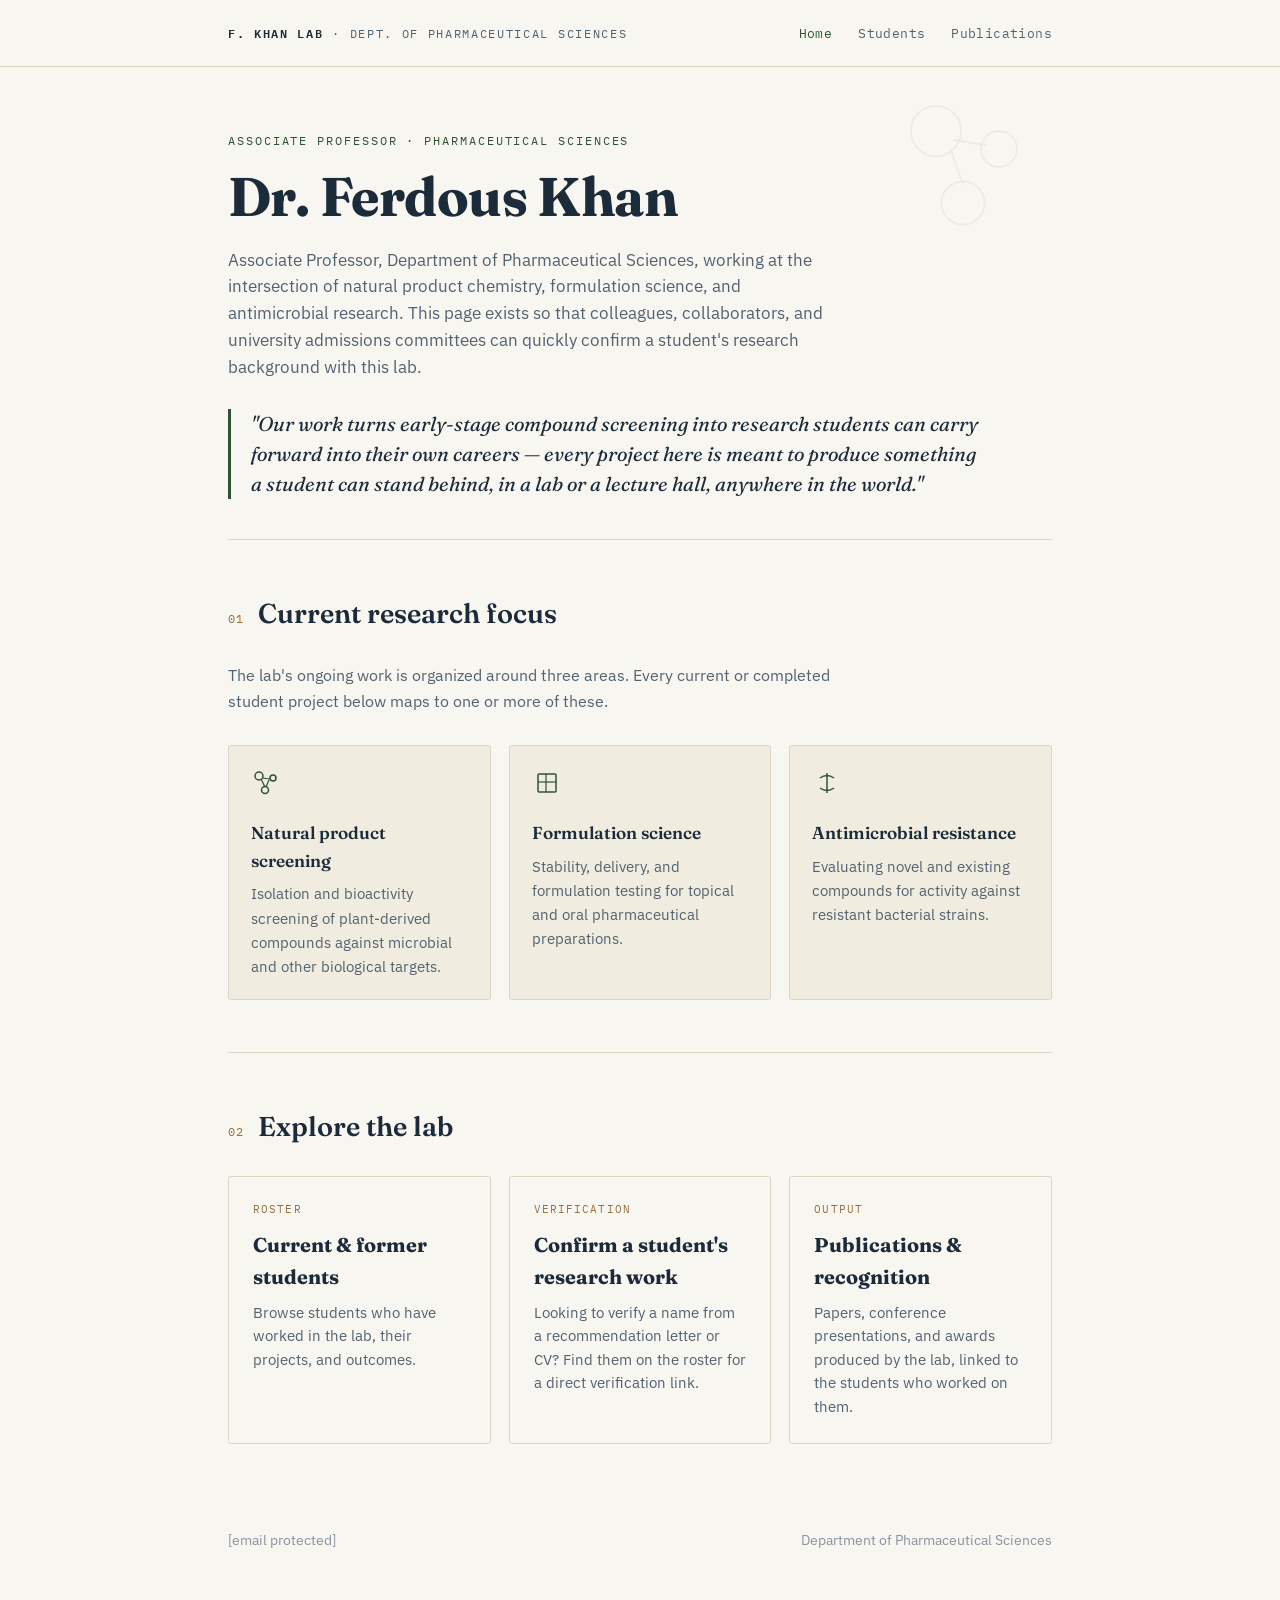
==== index.html @ f3dda499 "Initial site upload" ====
<!DOCTYPE html>
<html lang="en">
<head>
<meta charset="UTF-8">
<meta name="viewport" content="width=device-width, initial-scale=1.0">
<title>Dr. Ferdous Khan — Pharmaceutical Sciences Research Lab</title>
<meta name="description" content="Research profile of Dr. Ferdous Khan, Associate Professor, Department of Pharmaceutical Sciences — lab focus, current and former research students.">
<link rel="preconnect" href="https://fonts.googleapis.com">
<link href="https://fonts.googleapis.com/css2?family=Fraunces:ital,wght@0,400;0,600;0,700;1,400&family=IBM+Plex+Sans:wght@400;500;600&family=IBM+Plex+Mono:wght@400;500&display=swap" rel="stylesheet">
<link rel="stylesheet" href="css/style.css">
</head>
<body>
<!--
  EDITING NOTE: the research-focus cards below and the footer contact
  line are the two things on this page most likely to need real
  content from Dr. Khan. Everything else is layout/structure.
-->

<header class="masthead">
  <div class="masthead-inner">
    <div class="masthead-mark"><strong>F. Khan Lab</strong> · Dept. of Pharmaceutical Sciences</div>
    <nav class="masthead-nav">
      <a href="index.html" class="active">Home</a>
      <a href="students.html">Students</a>
      <a href="publications.html">Publications</a>
    </nav>
  </div>
</header>

<div class="wrap">

  <section class="hero">
    <svg class="hero-watermark" viewBox="0 0 100 100" xmlns="http://www.w3.org/2000/svg">
      <circle cx="30" cy="30" r="14" stroke="#1C2B39" stroke-width="1" fill="none"/>
      <circle cx="65" cy="40" r="10" stroke="#1C2B39" stroke-width="1" fill="none"/>
      <circle cx="45" cy="70" r="12" stroke="#1C2B39" stroke-width="1" fill="none"/>
      <line x1="40" y1="35" x2="58" y2="38" stroke="#1C2B39" stroke-width="1"/>
      <line x1="38" y1="40" x2="45" y2="60" stroke="#1C2B39" stroke-width="1"/>
    </svg>
    <p class="eyebrow">Associate Professor · Pharmaceutical Sciences</p>
    <h1>Dr. Ferdous Khan</h1>
    <p class="role-line">
      Associate Professor, Department of Pharmaceutical Sciences, working
      at the intersection of natural product chemistry, formulation
      science, and antimicrobial research. This page exists so that
      colleagues, collaborators, and university admissions committees
      can quickly confirm a student's research background with this lab.
    </p>
    <p class="lede">
      "Our work turns early-stage compound screening into research
      students can carry forward into their own careers — every
      project here is meant to produce something a student can stand
      behind, in a lab or a lecture hall, anywhere in the world."
    </p>
  </section>

  <section class="block" id="focus">
    <div class="section-head">
      <span class="index">01</span>
      <h2>Current research focus</h2>
    </div>
    <p class="section-intro">
      The lab's ongoing work is organized around three areas. Every
      current or completed student project below maps to one or more
      of these.
    </p>

    <div class="focus-grid">
      <div class="focus-card">
        <svg class="mark" viewBox="0 0 30 30" fill="none" xmlns="http://www.w3.org/2000/svg">
          <circle cx="8" cy="8" r="4" stroke="#2F5233" stroke-width="1.5"/>
          <circle cx="22" cy="10" r="3" stroke="#2F5233" stroke-width="1.5"/>
          <circle cx="14" cy="22" r="3.5" stroke="#2F5233" stroke-width="1.5"/>
          <line x1="11" y1="10" x2="19" y2="11" stroke="#2F5233" stroke-width="1.2"/>
          <line x1="10" y1="11" x2="14" y2="19" stroke="#2F5233" stroke-width="1.2"/>
          <line x1="18" y1="12" x2="15" y2="19" stroke="#2F5233" stroke-width="1.2"/>
        </svg>
        <h3>Natural product screening</h3>
        <p>Isolation and bioactivity screening of plant-derived compounds against microbial and other biological targets.</p>
      </div>

      <div class="focus-card">
        <svg class="mark" viewBox="0 0 30 30" fill="none" xmlns="http://www.w3.org/2000/svg">
          <rect x="6" y="6" width="18" height="18" rx="1" stroke="#2F5233" stroke-width="1.5"/>
          <line x1="6" y1="14" x2="24" y2="14" stroke="#2F5233" stroke-width="1.2"/>
          <line x1="14" y1="6" x2="14" y2="24" stroke="#2F5233" stroke-width="1.2"/>
        </svg>
        <h3>Formulation science</h3>
        <p>Stability, delivery, and formulation testing for topical and oral pharmaceutical preparations.</p>
      </div>

      <div class="focus-card">
        <svg class="mark" viewBox="0 0 30 30" fill="none" xmlns="http://www.w3.org/2000/svg">
          <path d="M15 5 L15 25 M8 10 Q15 5 22 10 M8 20 Q15 25 22 20" stroke="#2F5233" stroke-width="1.5" fill="none"/>
        </svg>
        <h3>Antimicrobial resistance</h3>
        <p>Evaluating novel and existing compounds for activity against resistant bacterial strains.</p>
      </div>
    </div>
  </section>

  <section class="block" id="explore">
    <div class="section-head">
      <span class="index">02</span>
      <h2>Explore the lab</h2>
    </div>
    <div class="cta-grid">
      <a class="cta-card" href="students.html">
        <span class="cta-label">Roster</span>
        <h3>Current &amp; former students</h3>
        <p>Browse students who have worked in the lab, their projects, and outcomes.</p>
      </a>
      <a class="cta-card" href="students.html#current">
        <span class="cta-label">Verification</span>
        <h3>Confirm a student's research work</h3>
        <p>Looking to verify a name from a recommendation letter or CV? Find them on the roster for a direct verification link.</p>
      </a>
      <a class="cta-card" href="publications.html">
        <span class="cta-label">Output</span>
        <h3>Publications &amp; recognition</h3>
        <p>Papers, conference presentations, and awards produced by the lab, linked to the students who worked on them.</p>
      </a>
    </div>
  </section>

</div>

<footer>
  <div class="wrap">
    <span>[email protected]</span>
    <span>Department of Pharmaceutical Sciences</span>
  </div>
</footer>

</body>
</html>
---- css/style.css ----
/* ============================================================
   DESIGN TOKENS
   ============================================================ */
:root {
  --bg: #F8F6F1;
  --bg-panel: #F1ECE0;
  --ink: #1C2B39;
  --ink-soft: #52626F;
  --ink-faint: #8A93A0;
  --accent-green: #2F5233;
  --accent-green-soft: #E4E9DE;
  --accent-brass: #96703F;
  --accent-brass-soft: #EFE4D2;
  --accent-seal: #9C3B2C;
  --line: #DCD5C4;
  --line-soft: #EAE5D8;
  --radius: 3px;

  --font-display: "Fraunces", "Iowan Old Style", serif;
  --font-body: "IBM Plex Sans", -apple-system, sans-serif;
  --font-mono: "IBM Plex Mono", "Courier New", monospace;
}

@font-face {
  font-family: "Fraunces";
  src: local("Fraunces");
}

* { box-sizing: border-box; }

html { scroll-behavior: smooth; }

body {
  margin: 0;
  background: var(--bg);
  color: var(--ink);
  font-family: var(--font-body);
  font-size: 16px;
  line-height: 1.6;
  -webkit-font-smoothing: antialiased;
}

a { color: var(--accent-green); text-decoration: none; }
a:hover { text-decoration: underline; }
a:focus-visible, button:focus-visible, input:focus-visible {
  outline: 2px solid var(--accent-green);
  outline-offset: 3px;
}

img { max-width: 100%; display: block; }

.wrap {
  max-width: 880px;
  margin: 0 auto;
  padding: 0 28px;
}

/* ============================================================
   MASTHEAD / NAV
   ============================================================ */
.masthead {
  border-bottom: 1px solid var(--line);
  background: var(--bg);
}

.masthead-inner {
  max-width: 880px;
  margin: 0 auto;
  padding: 20px 28px;
  display: flex;
  align-items: baseline;
  justify-content: space-between;
  flex-wrap: wrap;
  gap: 10px;
}

.masthead-mark {
  font-family: var(--font-mono);
  font-size: 12px;
  letter-spacing: 0.14em;
  text-transform: uppercase;
  color: var(--ink-soft);
}

.masthead-mark strong {
  color: var(--ink);
  font-weight: 600;
}

nav.masthead-nav a {
  font-family: var(--font-mono);
  font-size: 13px;
  letter-spacing: 0.03em;
  color: var(--ink-soft);
  margin-left: 22px;
}

nav.masthead-nav a:hover,
nav.masthead-nav a.active {
  color: var(--accent-green);
}

/* ============================================================
   HERO
   ============================================================ */
.hero {
  position: relative;
  padding: 64px 0 40px;
  border-bottom: 1px solid var(--line);
  overflow: hidden;
}

.hero-watermark {
  position: absolute;
  top: 10px;
  right: -10px;
  width: 180px;
  height: 180px;
  opacity: 0.05;
  pointer-events: none;
}

.eyebrow {
  font-family: var(--font-mono);
  font-size: 12px;
  letter-spacing: 0.16em;
  text-transform: uppercase;
  color: var(--accent-green);
  margin: 0 0 18px;
}

.hero h1 {
  font-family: var(--font-display);
  font-weight: 700;
  font-size: clamp(2.2rem, 5vw, 3.4rem);
  line-height: 1.08;
  margin: 0 0 20px;
  letter-spacing: -0.01em;
}

.hero .role-line {
  font-size: 1.05rem;
  color: var(--ink-soft);
  margin: 0 0 28px;
  max-width: 60ch;
}

.hero .lede {
  font-family: var(--font-display);
  font-weight: 400;
  font-style: italic;
  font-size: 1.25rem;
  line-height: 1.5;
  color: var(--ink);
  max-width: 58ch;
  border-left: 3px solid var(--accent-green);
  padding-left: 20px;
  margin: 0;
}

/* ============================================================
   SECTIONS
   ============================================================ */
section.block {
  padding: 52px 0;
  border-bottom: 1px solid var(--line);
}

section.block:last-of-type { border-bottom: none; }

.section-head {
  display: flex;
  align-items: baseline;
  gap: 14px;
  margin-bottom: 28px;
}

.section-head .index {
  font-family: var(--font-mono);
  font-size: 12px;
  color: var(--accent-brass);
  letter-spacing: 0.08em;
}

.section-head h2 {
  font-family: var(--font-display);
  font-size: 1.7rem;
  font-weight: 600;
  margin: 0;
}

.section-intro {
  color: var(--ink-soft);
  max-width: 62ch;
  margin-bottom: 30px;
}

/* Focus area cards */
.focus-grid {
  display: grid;
  grid-template-columns: repeat(auto-fit, minmax(230px, 1fr));
  gap: 18px;
}

.focus-card {
  background: var(--bg-panel);
  border: 1px solid var(--line);
  border-radius: var(--radius);
  padding: 22px 22px 20px;
}

.focus-card .mark {
  width: 30px;
  height: 30px;
  margin-bottom: 14px;
}

.focus-card h3 {
  font-family: var(--font-display);
  font-size: 1.08rem;
  font-weight: 600;
  margin: 0 0 8px;
}

.focus-card p {
  font-size: 0.94rem;
  color: var(--ink-soft);
  margin: 0;
}

/* CTA cards */
.cta-grid {
  display: grid;
  grid-template-columns: repeat(auto-fit, minmax(240px, 1fr));
  gap: 18px;
}

.cta-card {
  display: block;
  border: 1px solid var(--line);
  border-radius: var(--radius);
  padding: 24px;
  background: var(--bg);
  transition: border-color 0.15s ease, transform 0.15s ease;
}

.cta-card:hover {
  border-color: var(--accent-green);
  text-decoration: none;
  transform: translateY(-2px);
}

.cta-card .cta-label {
  font-family: var(--font-mono);
  font-size: 11px;
  letter-spacing: 0.1em;
  text-transform: uppercase;
  color: var(--accent-brass);
  display: block;
  margin-bottom: 10px;
}

.cta-card h3 {
  font-family: var(--font-display);
  font-size: 1.25rem;
  margin: 0 0 8px;
  color: var(--ink);
}

.cta-card p {
  margin: 0;
  font-size: 0.92rem;
  color: var(--ink-soft);
}

/* ============================================================
   FOOTER
   ============================================================ */
footer {
  padding: 34px 0 60px;
  color: var(--ink-faint);
  font-size: 0.85rem;
}

footer .wrap {
  display: flex;
  justify-content: space-between;
  flex-wrap: wrap;
  gap: 10px;
}

/* ============================================================
   STUDENTS PAGE
   ============================================================ */
.roster-controls {
  display: flex;
  gap: 10px;
  flex-wrap: wrap;
  margin-bottom: 30px;
}

.roster-controls input[type="text"] {
  flex: 1;
  min-width: 200px;
  font-family: var(--font-body);
  font-size: 0.95rem;
  padding: 11px 14px;
  border: 1px solid var(--line);
  border-radius: var(--radius);
  background: var(--bg);
  color: var(--ink);
}

.filter-btn {
  font-family: var(--font-mono);
  font-size: 12px;
  letter-spacing: 0.04em;
  padding: 10px 16px;
  border: 1px solid var(--line);
  background: var(--bg);
  color: var(--ink-soft);
  border-radius: var(--radius);
  cursor: pointer;
}

.filter-btn.active {
  border-color: var(--accent-green);
  color: var(--accent-green);
  background: var(--accent-green-soft);
}

.roster-list {
  display: flex;
  flex-direction: column;
  gap: 14px;
}

.student-card {
  border: 1px solid var(--line);
  border-radius: var(--radius);
  padding: 20px 22px;
  background: var(--bg-panel);
}

.student-card-top {
  display: flex;
  justify-content: space-between;
  align-items: flex-start;
  gap: 14px;
  flex-wrap: wrap;
}

.student-card h3 {
  font-family: var(--font-display);
  font-size: 1.15rem;
  margin: 0 0 4px;
}

.student-card .role {
  font-size: 0.86rem;
  color: var(--ink-soft);
  margin: 0;
}

.status-pill {
  font-family: var(--font-mono);
  font-size: 10.5px;
  letter-spacing: 0.08em;
  text-transform: uppercase;
  padding: 4px 9px;
  border-radius: 20px;
  white-space: nowrap;
}

.status-pill.current {
  background: var(--accent-green-soft);
  color: var(--accent-green);
}

.status-pill.alumni {
  background: var(--accent-brass-soft);
  color: var(--accent-brass);
}

.student-card .project {
  margin: 12px 0 10px;
  font-size: 0.95rem;
}

.student-card .dates {
  font-family: var(--font-mono);
  font-size: 0.78rem;
  color: var(--ink-faint);
}

.student-card .verify-link {
  font-family: var(--font-mono);
  font-size: 12px;
  margin-top: 12px;
  display: inline-block;
}

.empty-state {
  color: var(--ink-faint);
  font-style: italic;
  padding: 30px 0;
}

/* ============================================================
   PUBLICATIONS PAGE
   ============================================================ */
.pub-list {
  display: flex;
  flex-direction: column;
  gap: 4px;
}

.pub-card {
  padding: 20px 0;
  border-bottom: 1px solid var(--line-soft);
}

.pub-card:last-child { border-bottom: none; }

.pub-top {
  display: flex;
  align-items: center;
  gap: 12px;
  margin-bottom: 10px;
}

.pub-title {
  font-family: var(--font-display);
  font-size: 1.08rem;
  font-weight: 600;
  margin: 0 0 6px;
  line-height: 1.4;
}

.pub-title a { color: var(--ink); }
.pub-title a:hover { color: var(--accent-green); }

.pub-meta {
  font-size: 0.88rem;
  color: var(--ink-soft);
  margin: 0;
}

.pub-linked {
  font-size: 0.82rem;
  color: var(--ink-faint);
  margin: 6px 0 0;
}

.pub-linked a { font-family: var(--font-mono); font-size: 0.8rem; }

/* ============================================================
   VERIFY PAGE — the signature element
   ============================================================ */
.verify-shell {
  max-width: 640px;
  margin: 48px auto 80px;
  padding: 0 20px;
}

.verify-back {
  font-family: var(--font-mono);
  font-size: 12px;
  color: var(--ink-soft);
  display: inline-block;
  margin-bottom: 20px;
}

.certificate {
  position: relative;
  background: var(--bg);
  border: 1.5px solid var(--ink);
  padding: 46px 42px 38px;
  overflow: hidden;
}

.certificate::before {
  content: "";
  position: absolute;
  inset: 8px;
  border: 1px solid var(--line);
  pointer-events: none;
}

.certificate-watermark {
  position: absolute;
  right: -30px;
  bottom: -30px;
  width: 220px;
  height: 220px;
  opacity: 0.05;
  pointer-events: none;
}

.certificate-eyebrow {
  font-family: var(--font-mono);
  font-size: 11.5px;
  letter-spacing: 0.16em;
  text-transform: uppercase;
  color: var(--ink-soft);
  margin: 0 0 6px;
}

.certificate h1 {
  font-family: var(--font-display);
  font-size: 1.9rem;
  font-weight: 600;
  margin: 0 0 26px;
  border-bottom: 1px solid var(--line);
  padding-bottom: 22px;
}

.cert-row {
  display: flex;
  gap: 20px;
  padding: 12px 0;
  border-bottom: 1px solid var(--line-soft);
}

.cert-row:last-of-type { border-bottom: none; }

.cert-row .cert-label {
  font-family: var(--font-mono);
  font-size: 11px;
  letter-spacing: 0.06em;
  text-transform: uppercase;
  color: var(--ink-faint);
  width: 140px;
  flex-shrink: 0;
  padding-top: 2px;
}

.cert-row .cert-value {
  font-size: 0.98rem;
  color: var(--ink);
}

.cert-row .cert-value.emphasis {
  font-family: var(--font-display);
  font-size: 1.1rem;
}

.cert-achievements {
  margin: 6px 0 0;
  padding-left: 18px;
}

.cert-achievements li {
  font-size: 0.92rem;
  margin-bottom: 4px;
}

.seal {
  position: absolute;
  top: 40px;
  right: 42px;
  width: 88px;
  height: 88px;
}

.cert-footer {
  margin-top: 30px;
  padding-top: 20px;
  border-top: 1px dashed var(--line);
  display: flex;
  justify-content: space-between;
  align-items: flex-end;
  gap: 14px;
  flex-wrap: wrap;
}

.cert-id {
  font-family: var(--font-mono);
  font-size: 11px;
  color: var(--ink-faint);
}

.cert-note {
  font-size: 0.82rem;
  color: var(--ink-soft);
  max-width: 34ch;
}

.not-found {
  text-align: center;
  padding: 60px 20px;
}

.not-found h1 {
  font-family: var(--font-display);
  font-size: 1.6rem;
}

.not-found p {
  color: var(--ink-soft);
}

.print-btn {
  font-family: var(--font-mono);
  font-size: 12px;
  border: 1px solid var(--line);
  background: var(--bg);
  color: var(--ink-soft);
  padding: 9px 16px;
  border-radius: var(--radius);
  cursor: pointer;
  margin-top: 18px;
}

.print-btn:hover { border-color: var(--accent-green); color: var(--accent-green); }

@media print {
  .masthead, .verify-back, .print-btn, footer { display: none; }
  body { background: #fff; }
  .certificate { border-color: #000; }
}

@media (max-width: 560px) {
  .cert-row { flex-direction: column; gap: 4px; }
  .cert-row .cert-label { width: auto; }
  .seal { display: none; }
}

@media (prefers-reduced-motion: reduce) {
  html { scroll-behavior: auto; }
  .cta-card { transition: none; }
}
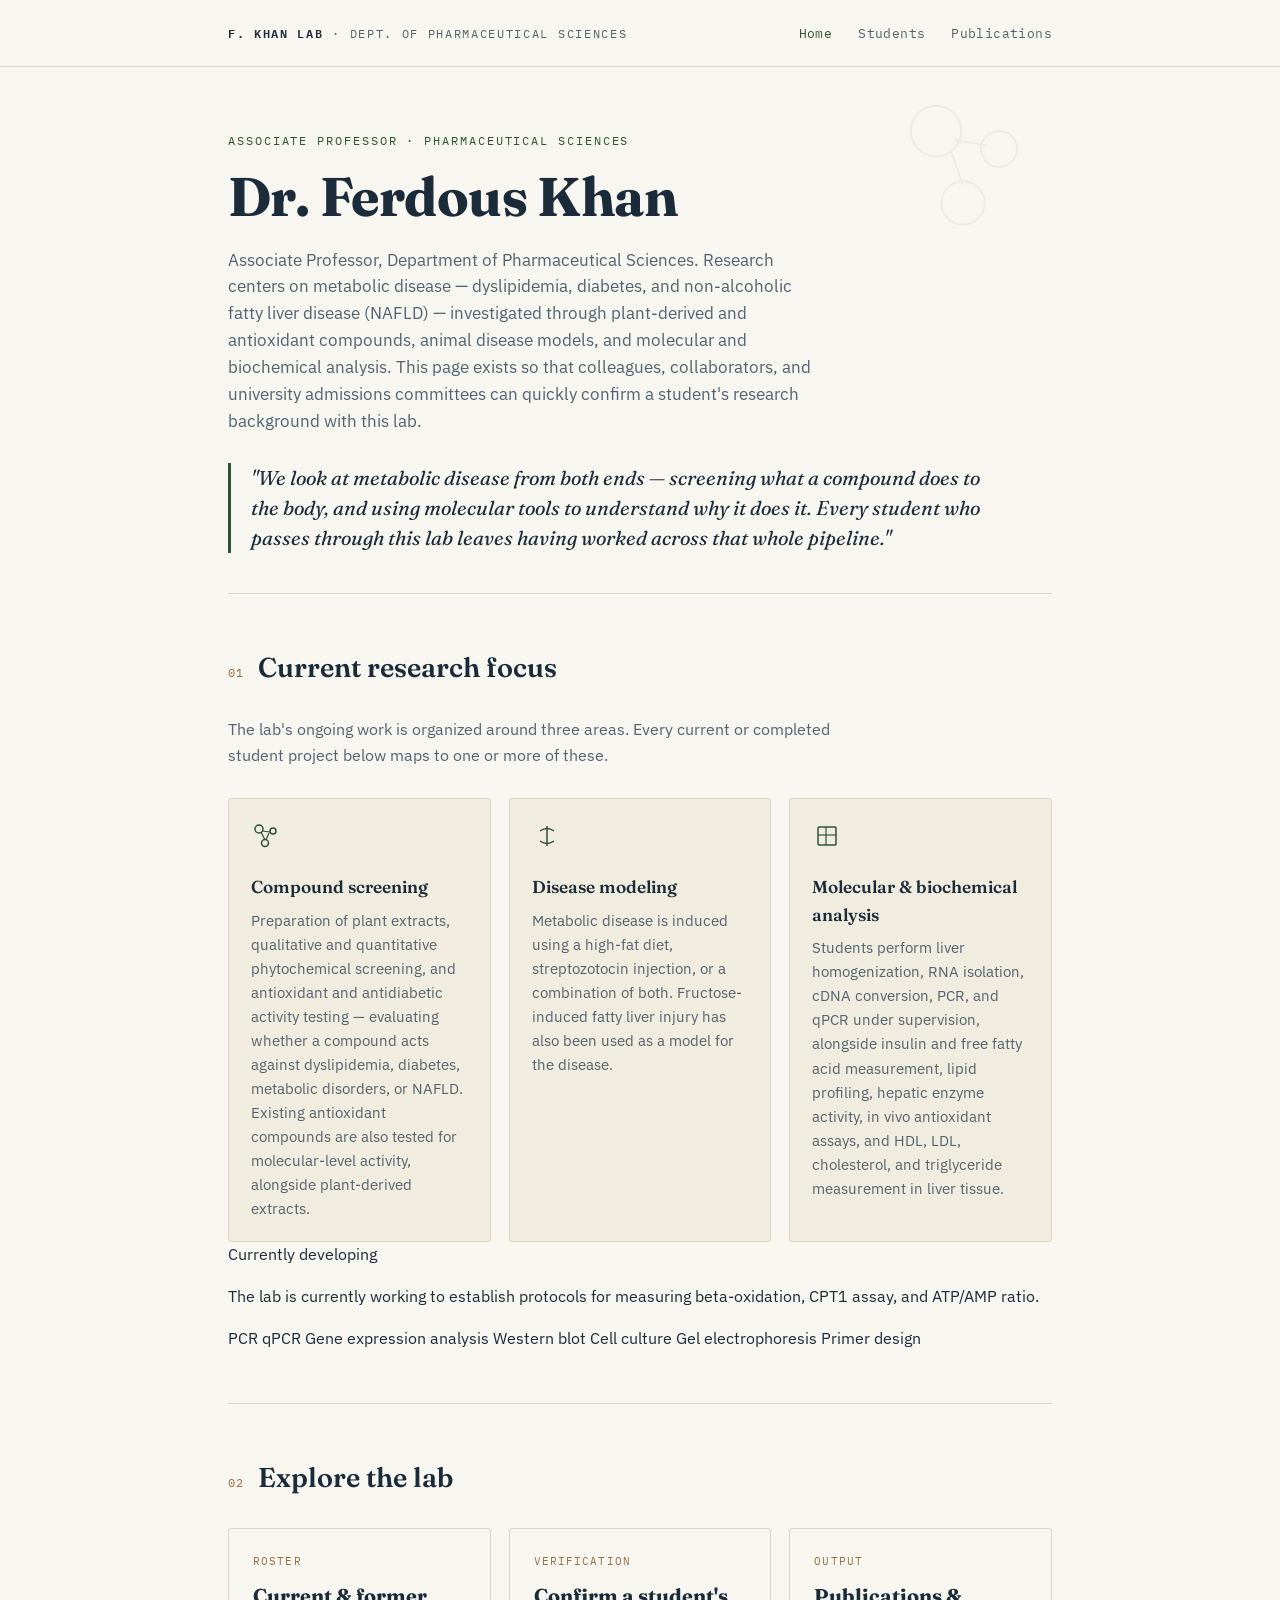
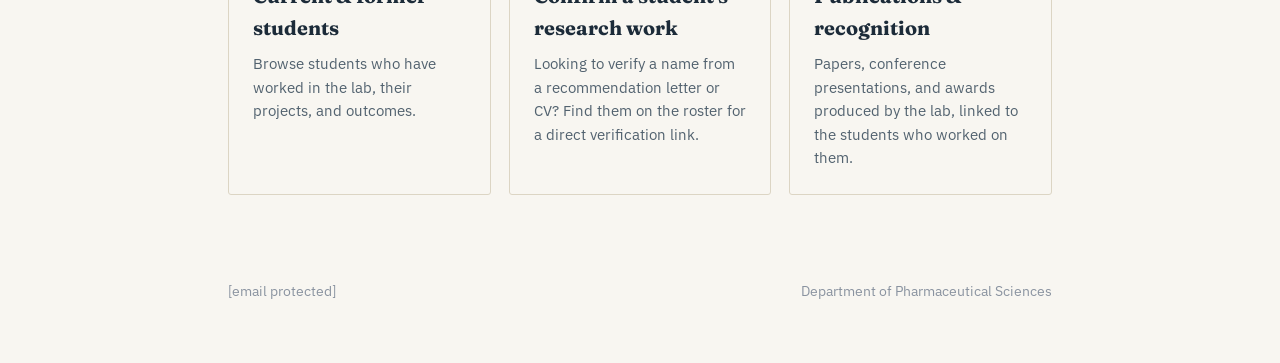
==== commit 029f1e64: "Update index.html" ====
--- a/index.html
+++ b/index.html
@@ -11,9 +11,11 @@
 </head>
 <body>
 <!--
-  EDITING NOTE: the research-focus cards below and the footer contact
-  line are the two things on this page most likely to need real
-  content from Dr. Khan. Everything else is layout/structure.
+  EDITING NOTE: research focus content below reflects the lab's actual
+  work as of the last update. If the focus shifts, edit the three
+  focus-card paragraphs, the "Currently developing" callout, and the
+  technique tag list directly. The footer contact email still needs
+  a real address.
 -->
 
 <header class="masthead">
@@ -40,17 +42,19 @@
     <p class="eyebrow">Associate Professor · Pharmaceutical Sciences</p>
     <h1>Dr. Ferdous Khan</h1>
     <p class="role-line">
-      Associate Professor, Department of Pharmaceutical Sciences, working
-      at the intersection of natural product chemistry, formulation
-      science, and antimicrobial research. This page exists so that
-      colleagues, collaborators, and university admissions committees
-      can quickly confirm a student's research background with this lab.
+      Associate Professor, Department of Pharmaceutical Sciences. Research
+      centers on metabolic disease — dyslipidemia, diabetes, and
+      non-alcoholic fatty liver disease (NAFLD) — investigated through
+      plant-derived and antioxidant compounds, animal disease models, and
+      molecular and biochemical analysis. This page exists so that
+      colleagues, collaborators, and university admissions committees can
+      quickly confirm a student's research background with this lab.
     </p>
     <p class="lede">
-      "Our work turns early-stage compound screening into research
-      students can carry forward into their own careers — every
-      project here is meant to produce something a student can stand
-      behind, in a lab or a lecture hall, anywhere in the world."
+      "We look at metabolic disease from both ends — screening what a
+      compound does to the body, and using molecular tools to understand
+      why it does it. Every student who passes through this lab leaves
+      having worked across that whole pipeline."
     </p>
   </section>
 
@@ -75,8 +79,16 @@
           <line x1="10" y1="11" x2="14" y2="19" stroke="#2F5233" stroke-width="1.2"/>
           <line x1="18" y1="12" x2="15" y2="19" stroke="#2F5233" stroke-width="1.2"/>
         </svg>
-        <h3>Natural product screening</h3>
-        <p>Isolation and bioactivity screening of plant-derived compounds against microbial and other biological targets.</p>
+        <h3>Compound screening</h3>
+        <p>Preparation of plant extracts, qualitative and quantitative phytochemical screening, and antioxidant and antidiabetic activity testing — evaluating whether a compound acts against dyslipidemia, diabetes, metabolic disorders, or NAFLD. Existing antioxidant compounds are also tested for molecular-level activity, alongside plant-derived extracts.</p>
+      </div>
+
+      <div class="focus-card">
+        <svg class="mark" viewBox="0 0 30 30" fill="none" xmlns="http://www.w3.org/2000/svg">
+          <path d="M15 5 L15 25 M8 10 Q15 5 22 10 M8 20 Q15 25 22 20" stroke="#2F5233" stroke-width="1.5" fill="none"/>
+        </svg>
+        <h3>Disease modeling</h3>
+        <p>Metabolic disease is induced using a high-fat diet, streptozotocin injection, or a combination of both. Fructose-induced fatty liver injury has also been used as a model for the disease.</p>
       </div>
 
       <div class="focus-card">
@@ -85,17 +97,24 @@
           <line x1="6" y1="14" x2="24" y2="14" stroke="#2F5233" stroke-width="1.2"/>
           <line x1="14" y1="6" x2="14" y2="24" stroke="#2F5233" stroke-width="1.2"/>
         </svg>
-        <h3>Formulation science</h3>
-        <p>Stability, delivery, and formulation testing for topical and oral pharmaceutical preparations.</p>
+        <h3>Molecular &amp; biochemical analysis</h3>
+        <p>Students perform liver homogenization, RNA isolation, cDNA conversion, PCR, and qPCR under supervision, alongside insulin and free fatty acid measurement, lipid profiling, hepatic enzyme activity, in vivo antioxidant assays, and HDL, LDL, cholesterol, and triglyceride measurement in liver tissue.</p>
       </div>
+    </div>
 
-      <div class="focus-card">
-        <svg class="mark" viewBox="0 0 30 30" fill="none" xmlns="http://www.w3.org/2000/svg">
-          <path d="M15 5 L15 25 M8 10 Q15 5 22 10 M8 20 Q15 25 22 20" stroke="#2F5233" stroke-width="1.5" fill="none"/>
-        </svg>
-        <h3>Antimicrobial resistance</h3>
-        <p>Evaluating novel and existing compounds for activity against resistant bacterial strains.</p>
-      </div>
+    <div class="callout-panel">
+      <span class="callout-label">Currently developing</span>
+      <p>The lab is currently working to establish protocols for measuring beta-oxidation, CPT1 assay, and ATP/AMP ratio.</p>
+    </div>
+
+    <div class="tag-list">
+      <span class="tag">PCR</span>
+      <span class="tag">qPCR</span>
+      <span class="tag">Gene expression analysis</span>
+      <span class="tag">Western blot</span>
+      <span class="tag">Cell culture</span>
+      <span class="tag">Gel electrophoresis</span>
+      <span class="tag">Primer design</span>
     </div>
   </section>
 
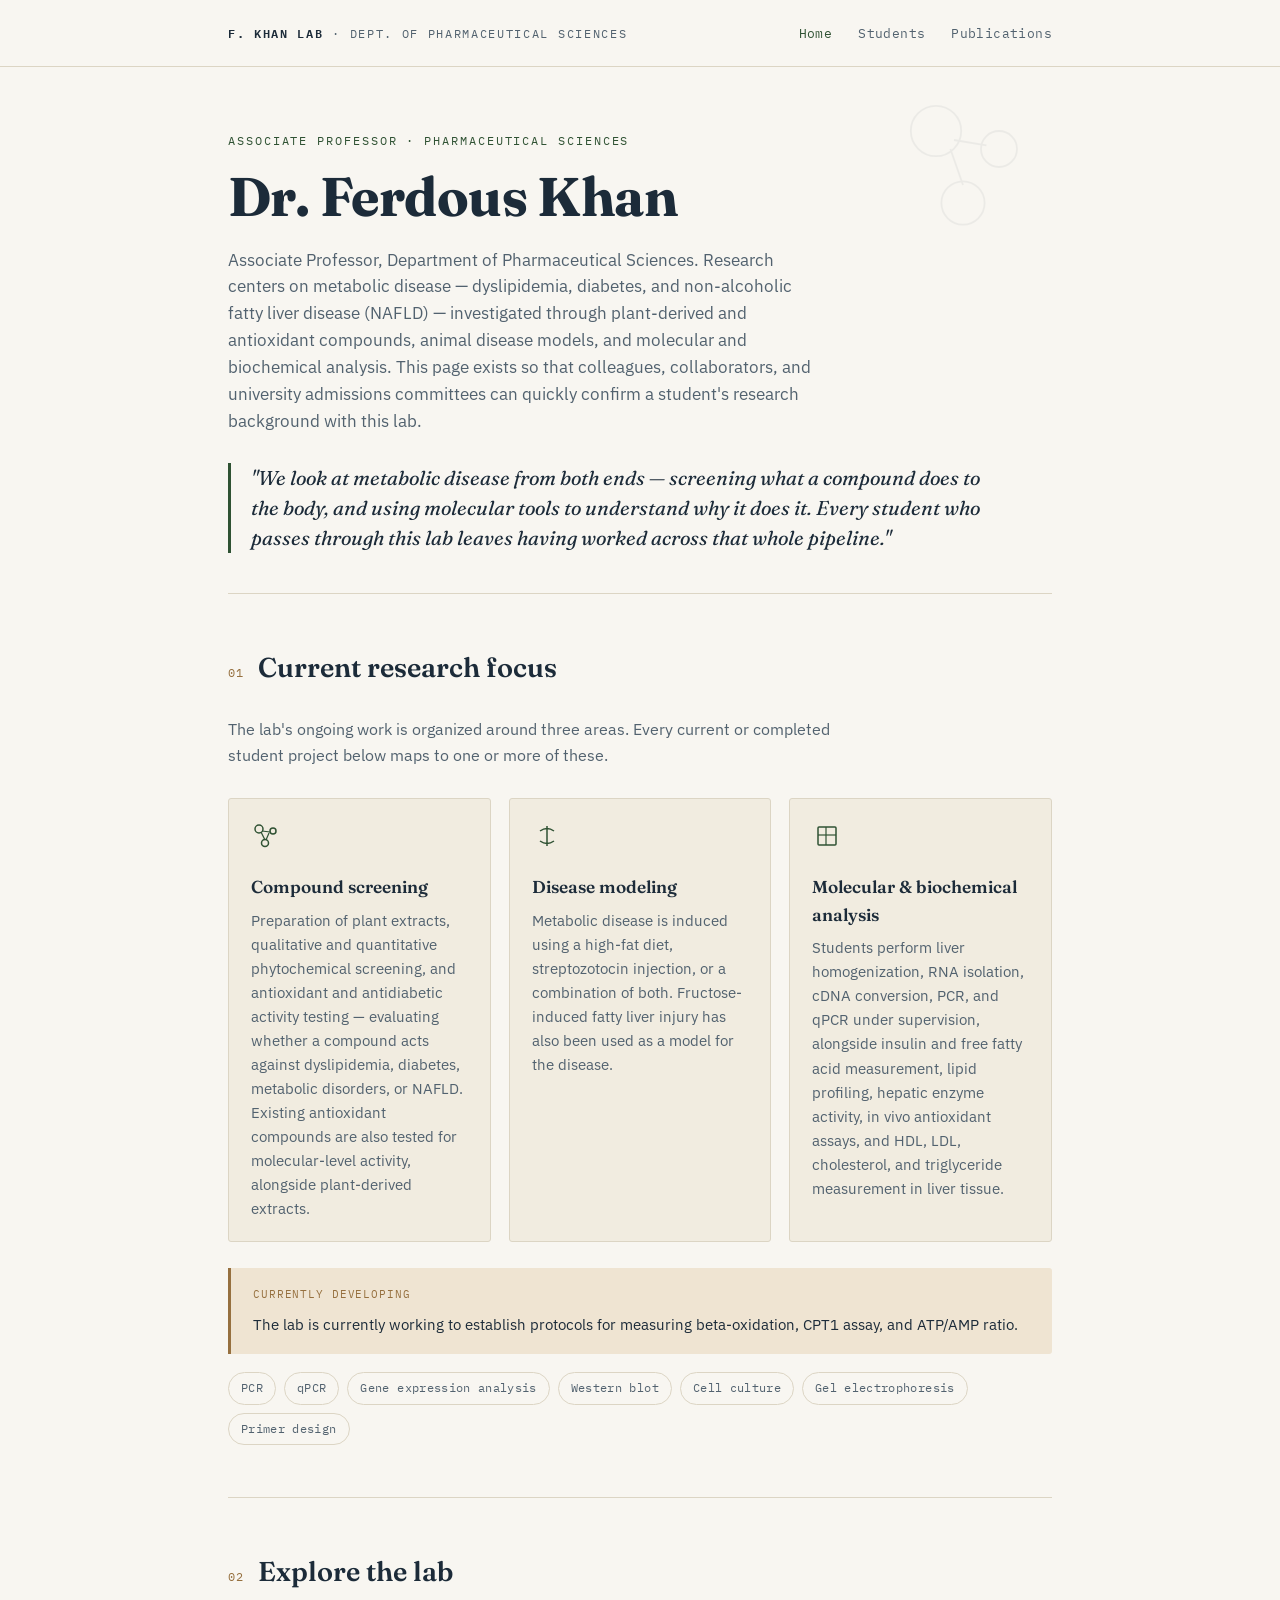
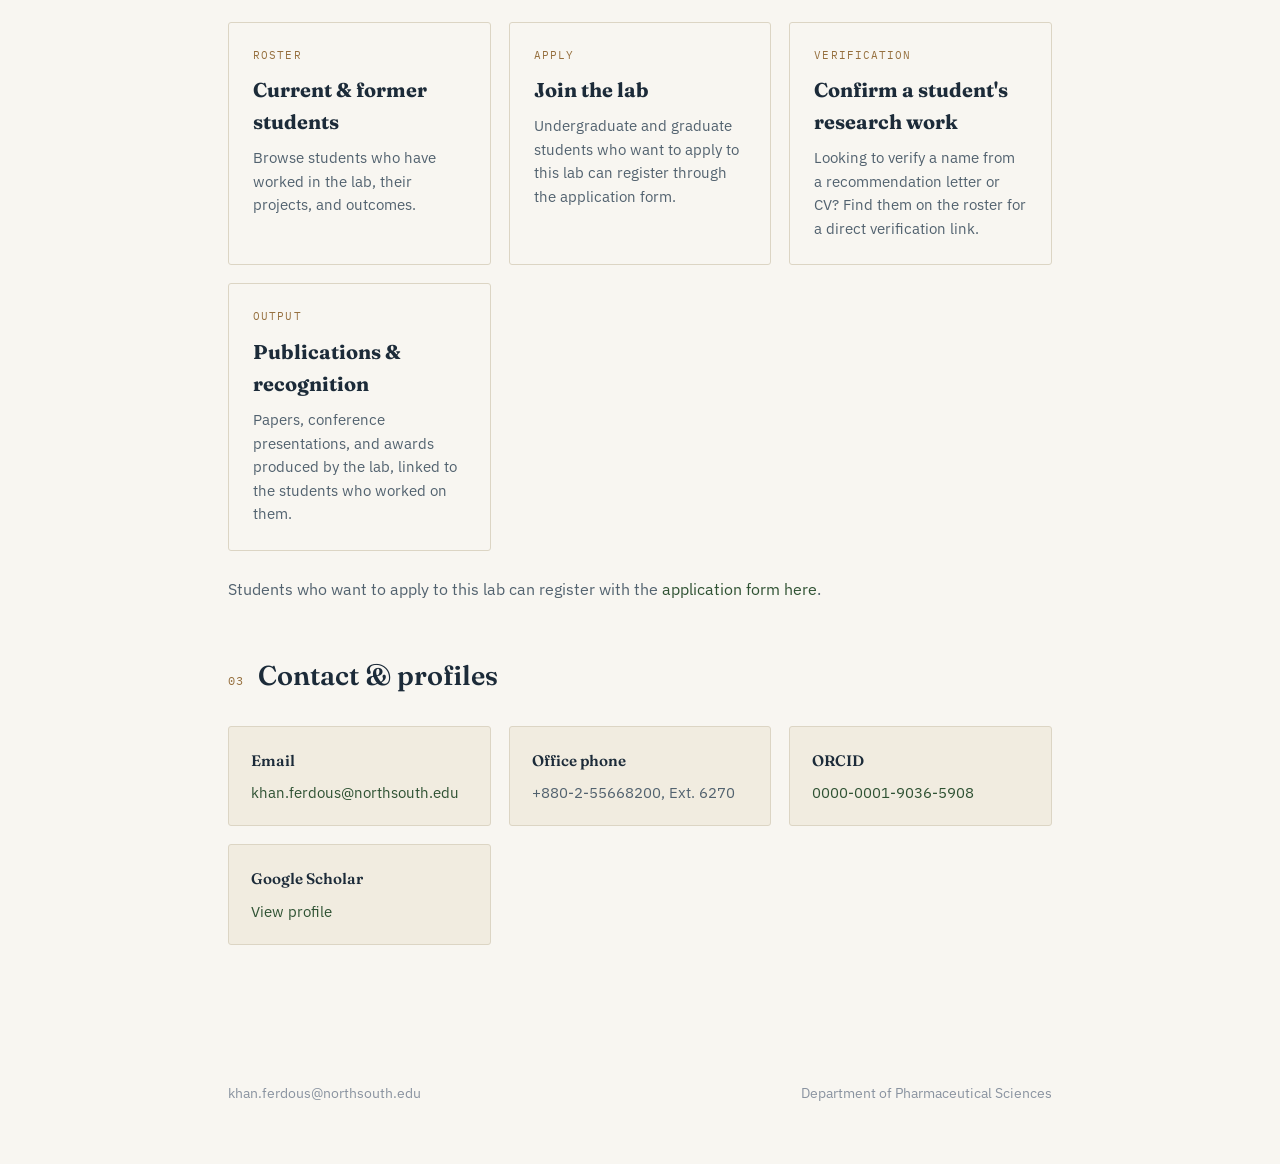
==== commit 8bf31526: "Update index.html" ====
--- a/index.html
+++ b/index.html
@@ -129,6 +129,11 @@
         <h3>Current &amp; former students</h3>
         <p>Browse students who have worked in the lab, their projects, and outcomes.</p>
       </a>
+      <a class="cta-card" href="https://student-research-app-hpddtoxa5xgrjdtzzox5dy.streamlit.app/" target="_blank" rel="noopener">
+        <span class="cta-label">Apply</span>
+        <h3>Join the lab</h3>
+        <p>Undergraduate and graduate students who want to apply to this lab can register through the application form.</p>
+      </a>
       <a class="cta-card" href="students.html#current">
         <span class="cta-label">Verification</span>
         <h3>Confirm a student's research work</h3>
@@ -140,13 +145,41 @@
         <p>Papers, conference presentations, and awards produced by the lab, linked to the students who worked on them.</p>
       </a>
     </div>
+
+    <p class="section-intro" style="margin-top:26px; margin-bottom:0;">
+      Students who want to apply to this lab can register with the
+      <a href="https://student-research-app-hpddtoxa5xgrjdtzzox5dy.streamlit.app/" target="_blank" rel="noopener">application form here</a>.
+    </p>
+  <section class="block" id="contact" style="border-bottom:none;">
+    <div class="section-head">
+      <span class="index">03</span>
+      <h2>Contact &amp; profiles</h2>
+    </div>
+    <div class="focus-grid" style="grid-template-columns: repeat(auto-fit, minmax(200px, 1fr));">
+      <div class="focus-card">
+        <h3 style="font-size:0.95rem;">Email</h3>
+        <p><a href="mailto:khan.ferdous@northsouth.edu">khan.ferdous@northsouth.edu</a></p>
+      </div>
+      <div class="focus-card">
+        <h3 style="font-size:0.95rem;">Office phone</h3>
+        <p>+880-2-55668200, Ext. 6270</p>
+      </div>
+      <div class="focus-card">
+        <h3 style="font-size:0.95rem;">ORCID</h3>
+        <p><a href="https://orcid.org/0000-0001-9036-5908" target="_blank" rel="noopener">0000-0001-9036-5908</a></p>
+      </div>
+      <div class="focus-card">
+        <h3 style="font-size:0.95rem;">Google Scholar</h3>
+        <p><a href="https://scholar.google.com/citations?hl=en&user=1Z72wDQAAAAJ" target="_blank" rel="noopener">View profile</a></p>
+      </div>
+    </div>
   </section>
 
 </div>
 
 <footer>
   <div class="wrap">
-    <span>[email protected]</span>
+    <span>khan.ferdous@northsouth.edu</span>
     <span>Department of Pharmaceutical Sciences</span>
   </div>
 </footer>
--- a/css/style.css
+++ b/css/style.css
@@ -228,6 +228,50 @@
   margin: 0;
 }
 
+/* Technique tags */
+.tag-list {
+  display: flex;
+  flex-wrap: wrap;
+  gap: 8px;
+  margin-top: 18px;
+}
+
+.tag {
+  font-family: var(--font-mono);
+  font-size: 11.5px;
+  letter-spacing: 0.03em;
+  padding: 6px 12px;
+  border: 1px solid var(--line);
+  border-radius: 20px;
+  color: var(--ink-soft);
+  background: var(--bg);
+}
+
+/* Callout panel — "currently developing" */
+.callout-panel {
+  border-left: 3px solid var(--accent-brass);
+  background: var(--accent-brass-soft);
+  padding: 18px 22px;
+  border-radius: 0 var(--radius) var(--radius) 0;
+  margin-top: 26px;
+}
+
+.callout-panel .callout-label {
+  font-family: var(--font-mono);
+  font-size: 11px;
+  letter-spacing: 0.08em;
+  text-transform: uppercase;
+  color: var(--accent-brass);
+  display: block;
+  margin-bottom: 8px;
+}
+
+.callout-panel p {
+  margin: 0;
+  font-size: 0.95rem;
+  color: var(--ink);
+}
+
 /* CTA cards */
 .cta-grid {
   display: grid;
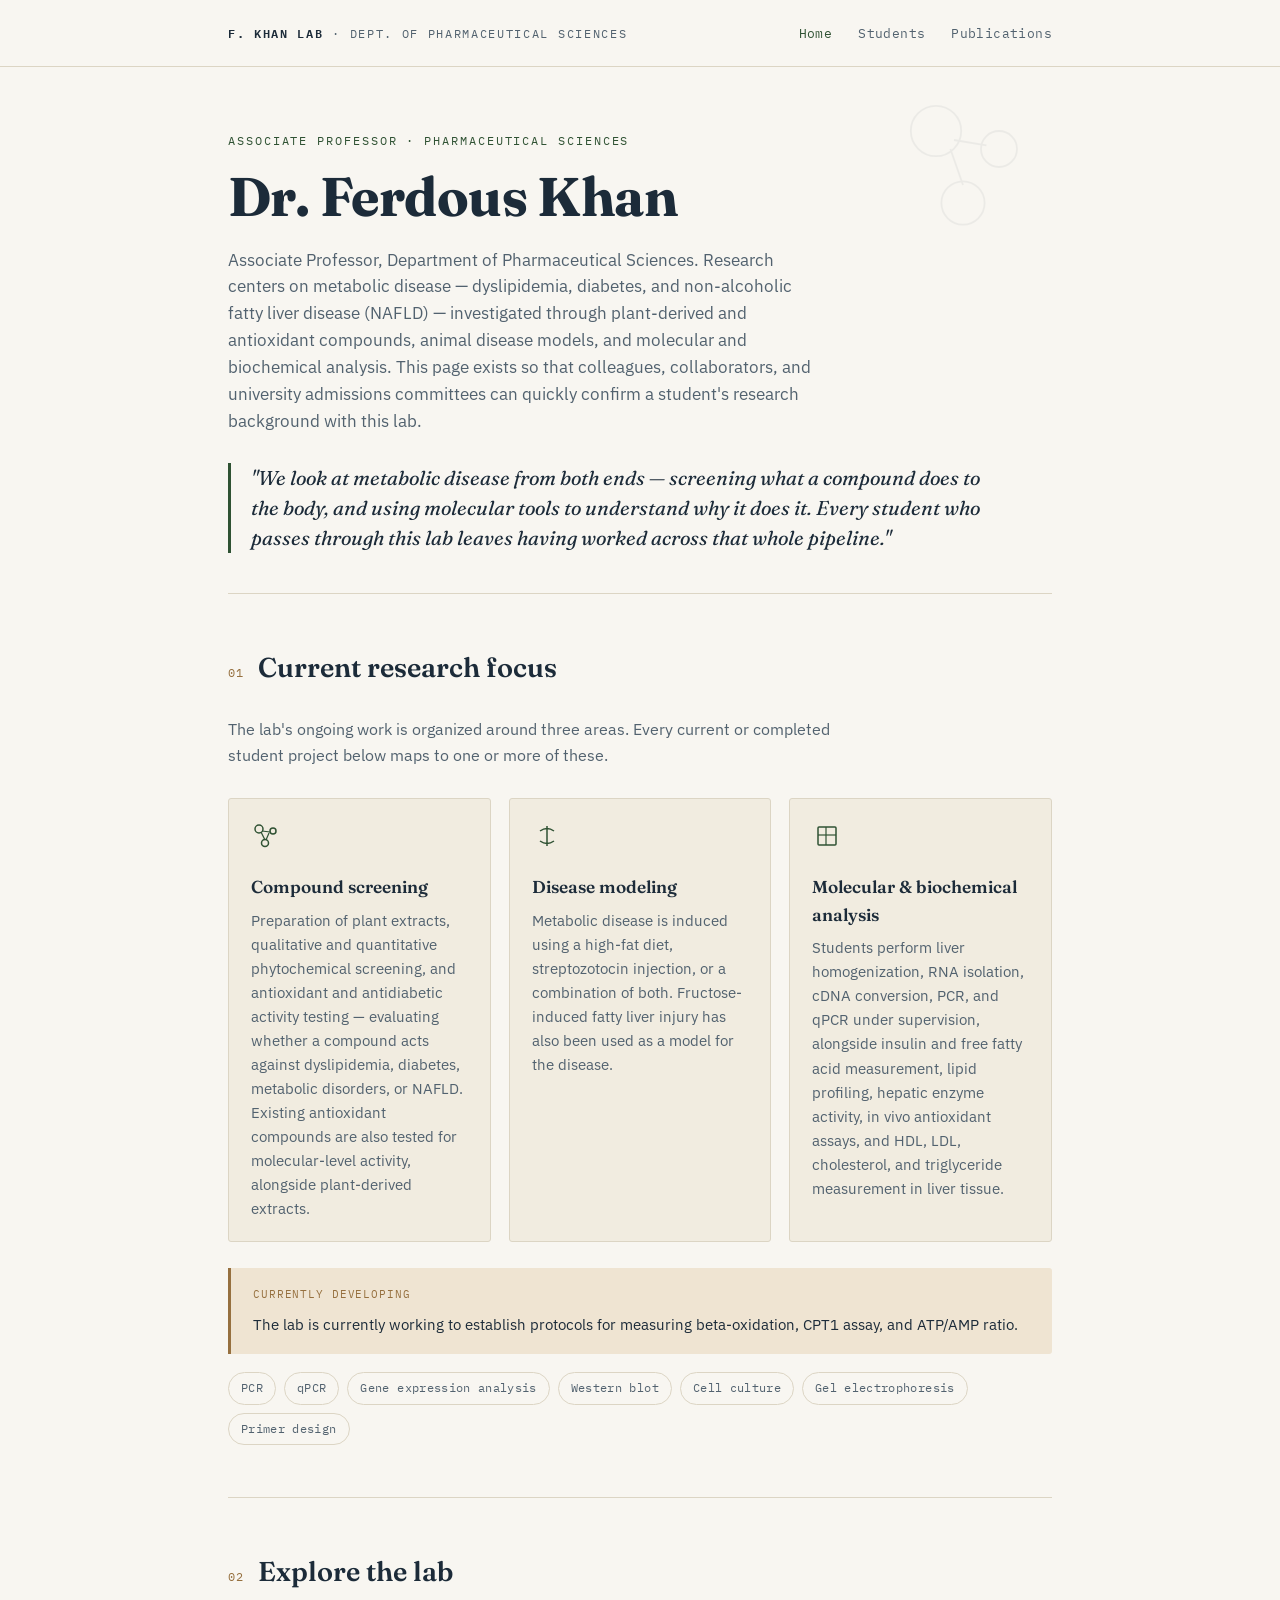
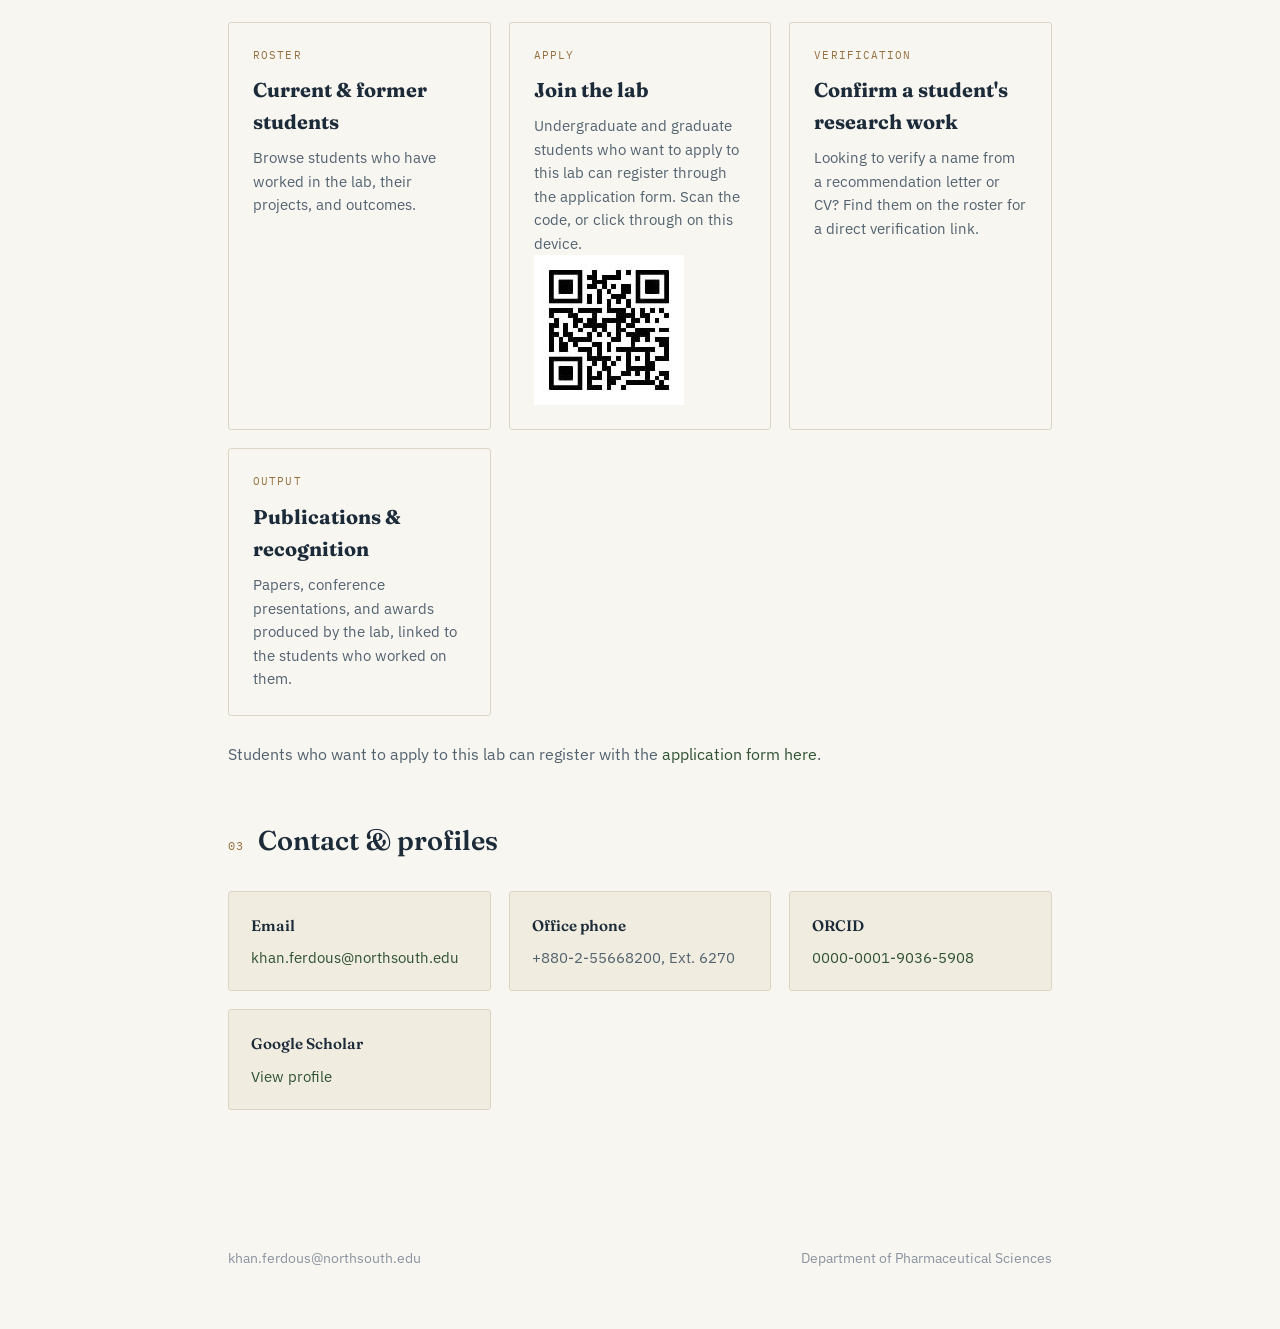
==== commit 257408b9: "Update index.html" ====
--- a/index.html
+++ b/index.html
@@ -132,7 +132,8 @@
       <a class="cta-card" href="https://student-research-app-hpddtoxa5xgrjdtzzox5dy.streamlit.app/" target="_blank" rel="noopener">
         <span class="cta-label">Apply</span>
         <h3>Join the lab</h3>
-        <p>Undergraduate and graduate students who want to apply to this lab can register through the application form.</p>
+        <p>Undergraduate and graduate students who want to apply to this lab can register through the application form. Scan the code, or click through on this device.</p>
+        <img class="qr-code" src="assets/qr-apply.png" alt="QR code linking to the lab's research application form">
       </a>
       <a class="cta-card" href="students.html#current">
         <span class="cta-label">Verification</span>
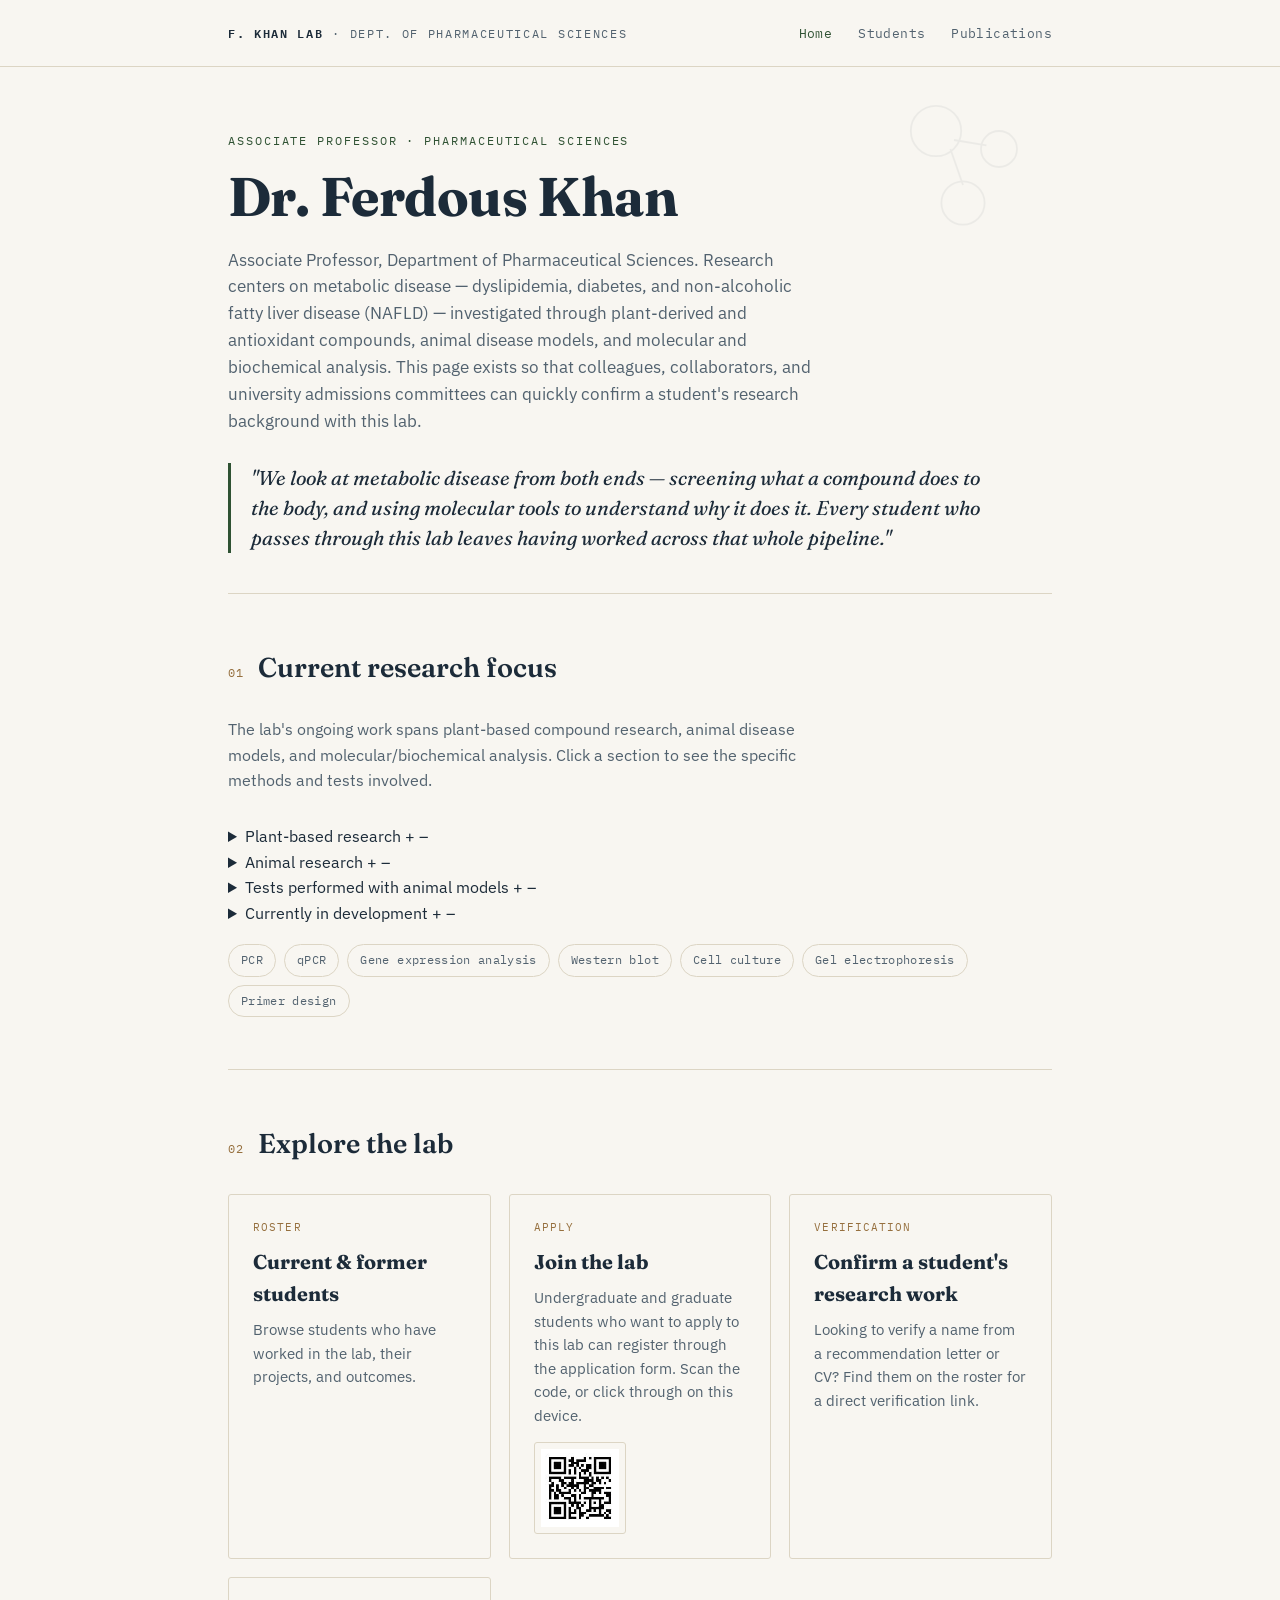
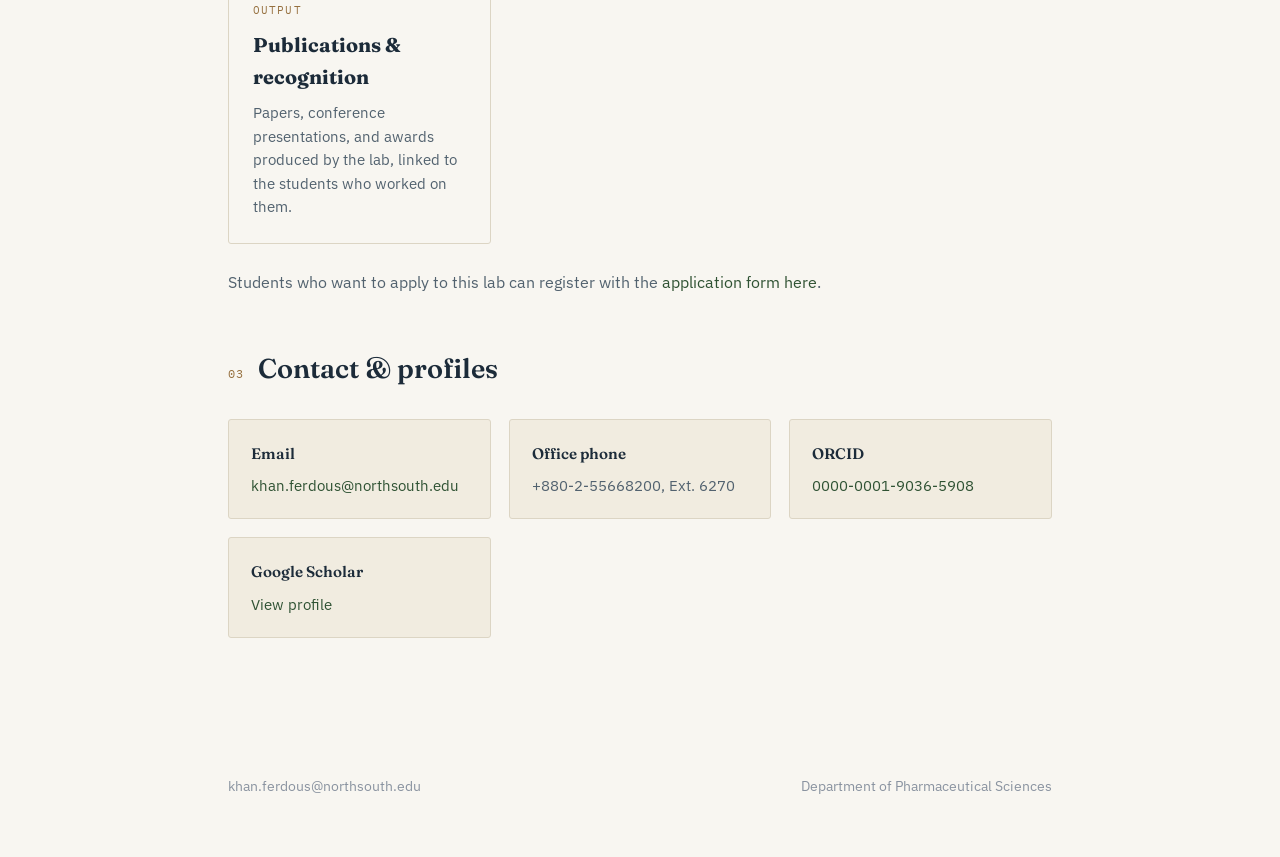
==== commit 0ec6c601: "Update index.html" ====
--- a/index.html
+++ b/index.html
@@ -64,47 +64,97 @@
       <h2>Current research focus</h2>
     </div>
     <p class="section-intro">
-      The lab's ongoing work is organized around three areas. Every
-      current or completed student project below maps to one or more
-      of these.
-    </p>
-
-    <div class="focus-grid">
-      <div class="focus-card">
-        <svg class="mark" viewBox="0 0 30 30" fill="none" xmlns="http://www.w3.org/2000/svg">
-          <circle cx="8" cy="8" r="4" stroke="#2F5233" stroke-width="1.5"/>
-          <circle cx="22" cy="10" r="3" stroke="#2F5233" stroke-width="1.5"/>
-          <circle cx="14" cy="22" r="3.5" stroke="#2F5233" stroke-width="1.5"/>
-          <line x1="11" y1="10" x2="19" y2="11" stroke="#2F5233" stroke-width="1.2"/>
-          <line x1="10" y1="11" x2="14" y2="19" stroke="#2F5233" stroke-width="1.2"/>
-          <line x1="18" y1="12" x2="15" y2="19" stroke="#2F5233" stroke-width="1.2"/>
-        </svg>
-        <h3>Compound screening</h3>
-        <p>Preparation of plant extracts, qualitative and quantitative phytochemical screening, and antioxidant and antidiabetic activity testing — evaluating whether a compound acts against dyslipidemia, diabetes, metabolic disorders, or NAFLD. Existing antioxidant compounds are also tested for molecular-level activity, alongside plant-derived extracts.</p>
-      </div>
-
-      <div class="focus-card">
-        <svg class="mark" viewBox="0 0 30 30" fill="none" xmlns="http://www.w3.org/2000/svg">
-          <path d="M15 5 L15 25 M8 10 Q15 5 22 10 M8 20 Q15 25 22 20" stroke="#2F5233" stroke-width="1.5" fill="none"/>
-        </svg>
-        <h3>Disease modeling</h3>
-        <p>Metabolic disease is induced using a high-fat diet, streptozotocin injection, or a combination of both. Fructose-induced fatty liver injury has also been used as a model for the disease.</p>
-      </div>
-
-      <div class="focus-card">
-        <svg class="mark" viewBox="0 0 30 30" fill="none" xmlns="http://www.w3.org/2000/svg">
-          <rect x="6" y="6" width="18" height="18" rx="1" stroke="#2F5233" stroke-width="1.5"/>
-          <line x1="6" y1="14" x2="24" y2="14" stroke="#2F5233" stroke-width="1.2"/>
-          <line x1="14" y1="6" x2="14" y2="24" stroke="#2F5233" stroke-width="1.2"/>
-        </svg>
-        <h3>Molecular &amp; biochemical analysis</h3>
-        <p>Students perform liver homogenization, RNA isolation, cDNA conversion, PCR, and qPCR under supervision, alongside insulin and free fatty acid measurement, lipid profiling, hepatic enzyme activity, in vivo antioxidant assays, and HDL, LDL, cholesterol, and triglyceride measurement in liver tissue.</p>
-      </div>
-    </div>
-
-    <div class="callout-panel">
-      <span class="callout-label">Currently developing</span>
-      <p>The lab is currently working to establish protocols for measuring beta-oxidation, CPT1 assay, and ATP/AMP ratio.</p>
+      The lab's ongoing work spans plant-based compound research,
+      animal disease models, and molecular/biochemical analysis. Click
+      a section to see the specific methods and tests involved.
+    </p>
+
+    <div class="accordion">
+
+      <details class="accordion-item">
+        <summary>
+          Plant-based research
+          <span class="toggle-icon plus">+</span>
+          <span class="toggle-icon minus">–</span>
+        </summary>
+        <div class="accordion-body">
+          <p class="subhead">Extraction methods</p>
+          <ul>
+            <li>Ultrasonication, maceration, hot extraction, and cold extraction</li>
+          </ul>
+          <p class="subhead">Phytochemical screening</p>
+          <ul>
+            <li>Qualitative phytochemical screening</li>
+            <li>Quantitative screening — total phenolic content, total flavonoid content, anthocyanin content, tannin content, and proanthocyanidin content</li>
+          </ul>
+          <p class="subhead">Bioactivity testing</p>
+          <ul>
+            <li><strong>Antioxidant activity:</strong> DPPH, ABTS, FRAP, KMnO4, H2O2, methylene blue, TBARS, and nitric oxide scavenging assays</li>
+            <li><strong>Antidiabetic activity:</strong> Alpha-amylase inhibition assay</li>
+          </ul>
+        </div>
+      </details>
+
+      <details class="accordion-item">
+        <summary>
+          Animal research
+          <span class="toggle-icon plus">+</span>
+          <span class="toggle-icon minus">–</span>
+        </summary>
+        <div class="accordion-body">
+          <p class="subhead">Disease models</p>
+          <ul>
+            <li>High-fat diet, streptozotocin, fructose, or a combination of these — used to induce dyslipidemia, hyperlipidemia, lipid disorders, diabetes, or metabolic syndrome</li>
+          </ul>
+          <p class="subhead">Treatment models</p>
+          <ul>
+            <li>Plant extracts or pure/isolated compounds</li>
+          </ul>
+        </div>
+      </details>
+
+      <details class="accordion-item">
+        <summary>
+          Tests performed with animal models
+          <span class="toggle-icon plus">+</span>
+          <span class="toggle-icon minus">–</span>
+        </summary>
+        <div class="accordion-body">
+          <p class="subhead">Before sacrifice</p>
+          <ul>
+            <li>Oral Glucose Tolerance Test (OGTT)</li>
+          </ul>
+          <p class="subhead">After sacrifice — tissue, plasma, and fecal samples</p>
+          <ul>
+            <li><strong>Lipid profile:</strong> HDL, LDL, total cholesterol, triglycerides</li>
+            <li><strong>Hepatic markers:</strong> AST, ALT, ALP</li>
+            <li><strong>Oxidative stress markers:</strong> malondialdehyde, nitric oxide, superoxide dismutase, catalase, reduced glutathione, glutathione peroxidase, advanced oxidation protein products, myeloperoxidase</li>
+            <li>Insulin measurement</li>
+            <li>Free fatty acid measurement</li>
+            <li>Fecal fat analysis</li>
+            <li>Liver tissue lipid measurement (HDL, LDL, TG, TC)</li>
+            <li>Lipid extraction</li>
+            <li>RNA isolation, purification, and quantification</li>
+            <li>cDNA synthesis</li>
+            <li>Conventional and real-time PCR (qPCR)</li>
+            <li>Gel electrophoresis</li>
+          </ul>
+        </div>
+      </details>
+
+      <details class="accordion-item in-progress">
+        <summary>
+          Currently in development
+          <span class="toggle-icon plus">+</span>
+          <span class="toggle-icon minus">–</span>
+        </summary>
+        <div class="accordion-body">
+          <ul>
+            <li>Establishing in-house protocols for the beta-oxidation assay, CPT1 assay, and ATP/AMP ratio measurement</li>
+          </ul>
+        </div>
+      </details>
+
     </div>
 
     <div class="tag-list">
--- a/css/style.css
+++ b/css/style.css
@@ -317,6 +317,16 @@
   color: var(--ink-soft);
 }
 
+.cta-card .qr-code {
+  width: 92px;
+  height: 92px;
+  margin-top: 14px;
+  border: 1px solid var(--line);
+  border-radius: var(--radius);
+  padding: 6px;
+  background: var(--bg);
+}
+
 /* ============================================================
    FOOTER
    ============================================================ */
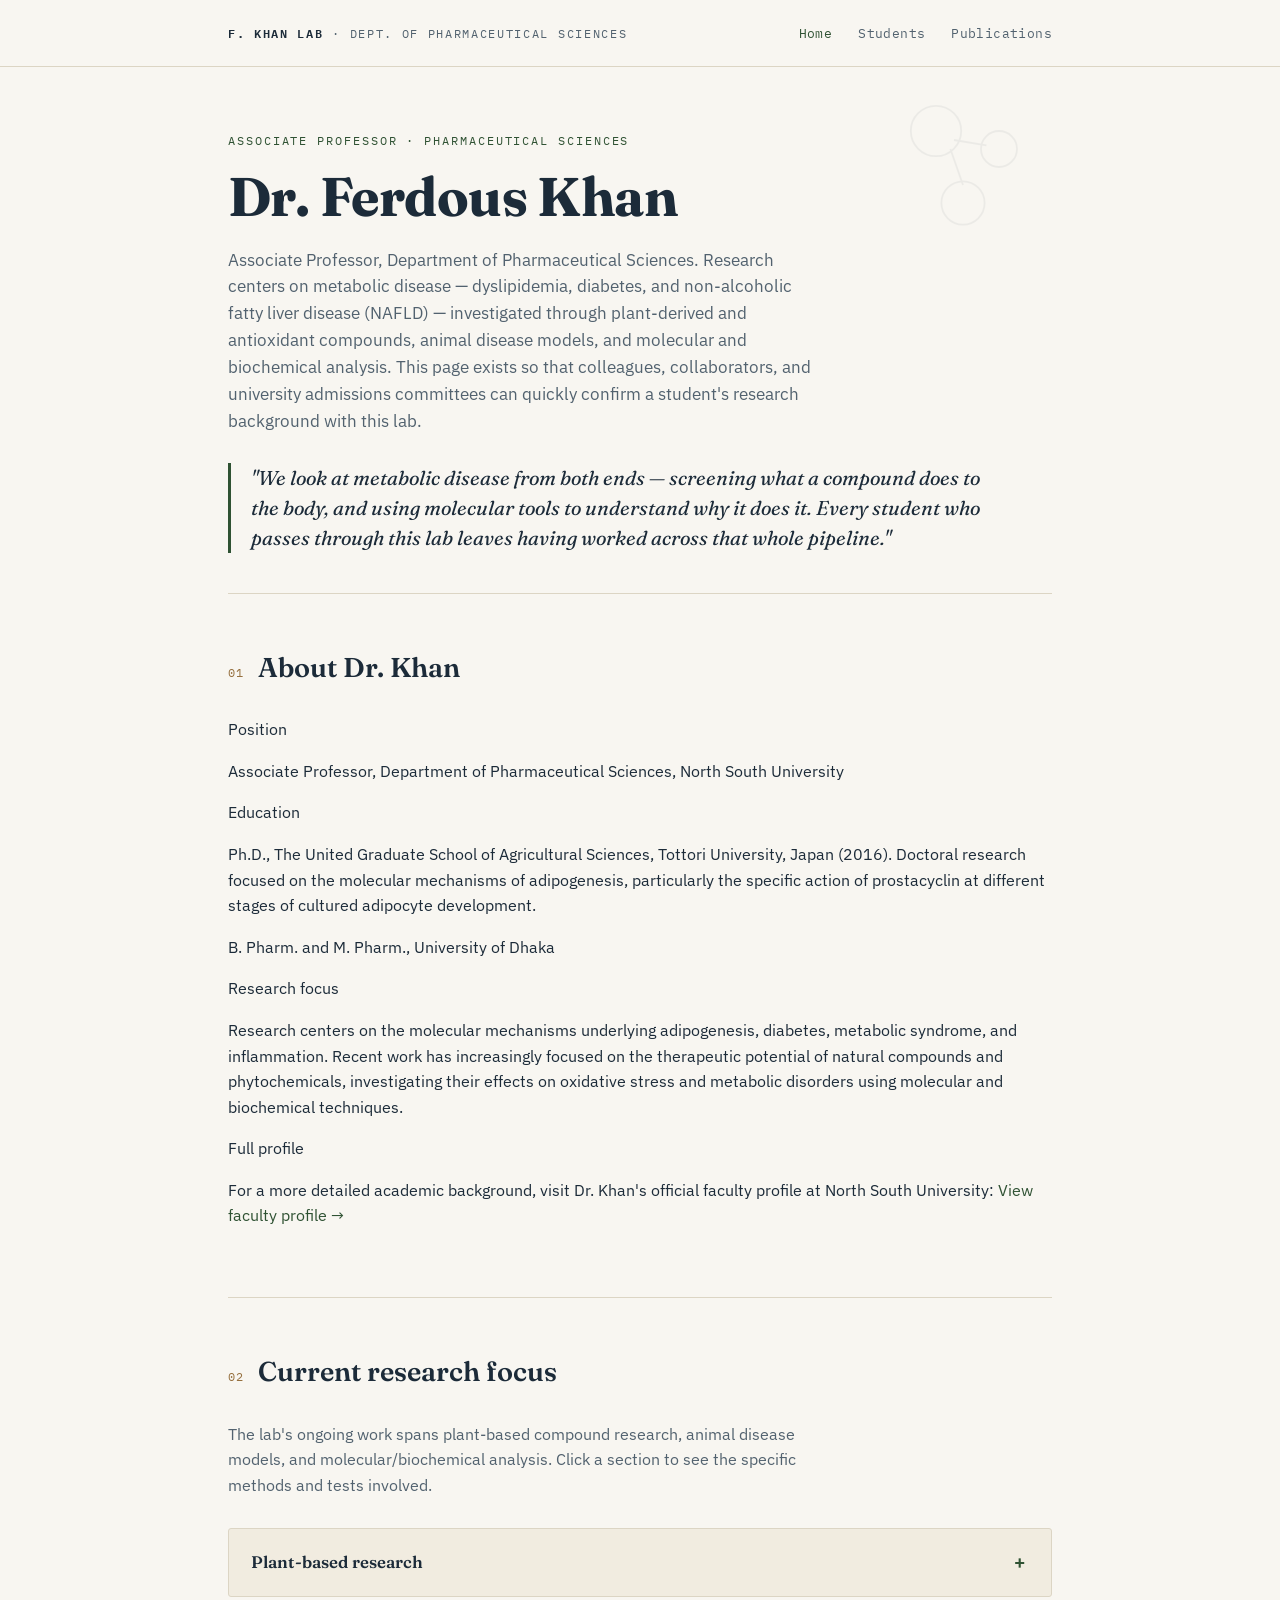
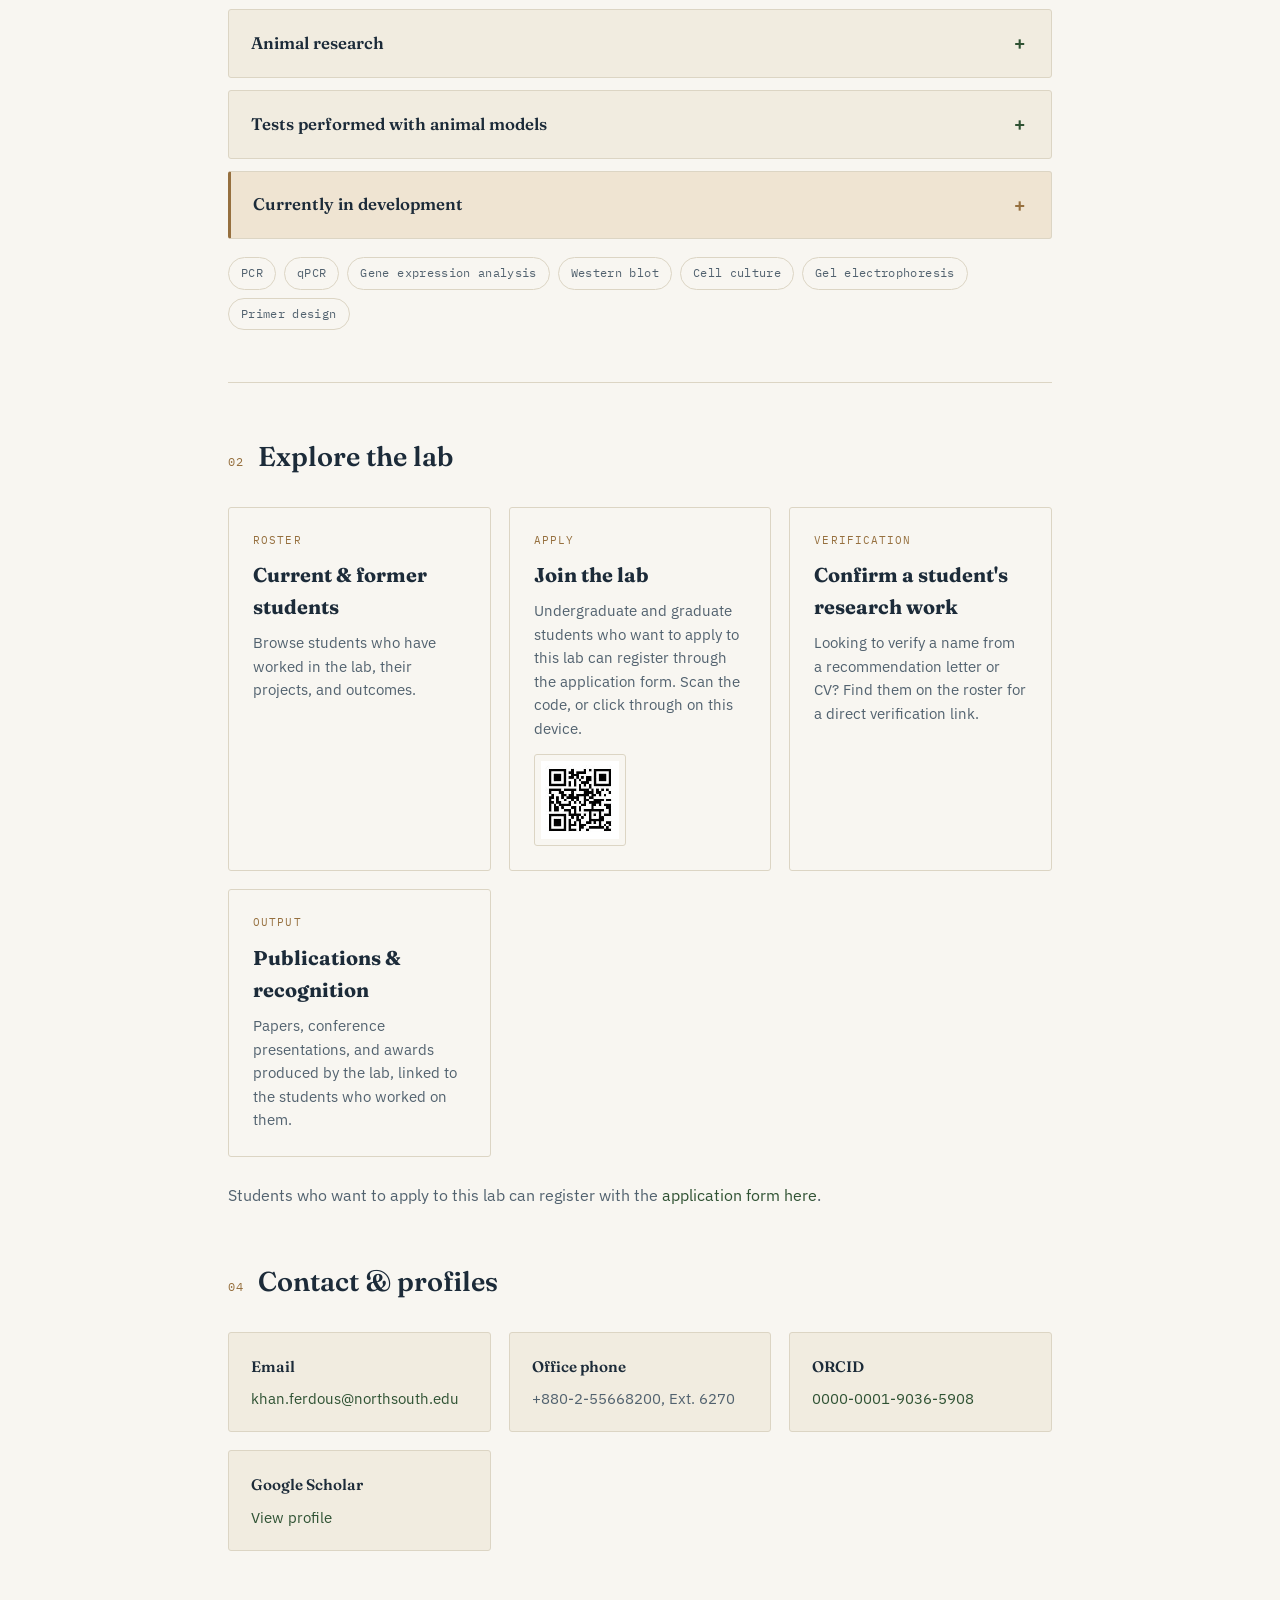
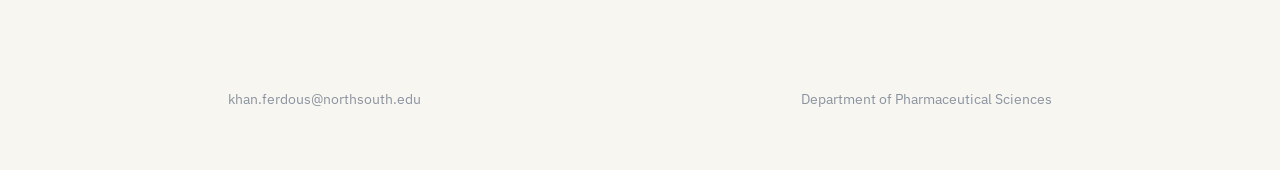
==== commit 6fdb2aef: "Update index.html" ====
--- a/index.html
+++ b/index.html
@@ -58,9 +58,47 @@
     </p>
   </section>
 
+  <section class="block" id="bio">
+    <div class="section-head">
+      <span class="index">01</span>
+      <h2>About Dr. Khan</h2>
+    </div>
+
+    <div class="bio-block">
+      <div class="bio-row">
+        <div class="bio-label">Position</div>
+        <div class="bio-value">
+          <p>Associate Professor, Department of Pharmaceutical Sciences, North South University</p>
+        </div>
+      </div>
+
+      <div class="bio-row">
+        <div class="bio-label">Education</div>
+        <div class="bio-value">
+          <p>Ph.D., The United Graduate School of Agricultural Sciences, Tottori University, Japan (2016). Doctoral research focused on the molecular mechanisms of adipogenesis, particularly the specific action of prostacyclin at different stages of cultured adipocyte development.</p>
+          <p class="bio-sub">B. Pharm. and M. Pharm., University of Dhaka</p>
+        </div>
+      </div>
+
+      <div class="bio-row">
+        <div class="bio-label">Research focus</div>
+        <div class="bio-value">
+          <p>Research centers on the molecular mechanisms underlying adipogenesis, diabetes, metabolic syndrome, and inflammation. Recent work has increasingly focused on the therapeutic potential of natural compounds and phytochemicals, investigating their effects on oxidative stress and metabolic disorders using molecular and biochemical techniques.</p>
+        </div>
+      </div>
+
+      <div class="bio-row">
+        <div class="bio-label">Full profile</div>
+        <div class="bio-value">
+          <p>For a more detailed academic background, visit Dr. Khan's official faculty profile at North South University: <a href="https://www.northsouth.edu/faculty-members/shls/pharmacy/ferdous-khan.html" target="_blank" rel="noopener">View faculty profile →</a></p>
+        </div>
+      </div>
+    </div>
+  </section>
+
   <section class="block" id="focus">
     <div class="section-head">
-      <span class="index">01</span>
+      <span class="index">02</span>
       <h2>Current research focus</h2>
     </div>
     <p class="section-intro">
@@ -203,7 +241,7 @@
     </p>
   <section class="block" id="contact" style="border-bottom:none;">
     <div class="section-head">
-      <span class="index">03</span>
+      <span class="index">04</span>
       <h2>Contact &amp; profiles</h2>
     </div>
     <div class="focus-grid" style="grid-template-columns: repeat(auto-fit, minmax(200px, 1fr));">
--- a/css/style.css
+++ b/css/style.css
@@ -272,6 +272,109 @@
   color: var(--ink);
 }
 
+/* Collapsible research focus accordion */
+.accordion {
+  display: flex;
+  flex-direction: column;
+  gap: 12px;
+}
+
+.accordion-item {
+  border: 1px solid var(--line);
+  border-radius: var(--radius);
+  background: var(--bg-panel);
+  overflow: hidden;
+}
+
+.accordion-item.in-progress {
+  border-left: 3px solid var(--accent-brass);
+  background: var(--accent-brass-soft);
+}
+
+.accordion-item summary {
+  cursor: pointer;
+  list-style: none;
+  padding: 18px 22px;
+  display: flex;
+  justify-content: space-between;
+  align-items: center;
+  gap: 14px;
+  font-family: var(--font-display);
+  font-weight: 600;
+  font-size: 1.05rem;
+  color: var(--ink);
+}
+
+.accordion-item summary::-webkit-details-marker {
+  display: none;
+}
+
+.accordion-item summary .toggle-icon {
+  font-family: var(--font-mono);
+  font-size: 1.2rem;
+  color: var(--accent-green);
+  flex-shrink: 0;
+  width: 20px;
+  text-align: center;
+}
+
+.accordion-item.in-progress summary .toggle-icon {
+  color: var(--accent-brass);
+}
+
+.accordion-item[open] summary .toggle-icon.plus {
+  display: none;
+}
+.accordion-item:not([open]) summary .toggle-icon.minus {
+  display: none;
+}
+
+.accordion-item summary .eyebrow-tag {
+  font-family: var(--font-mono);
+  font-size: 10.5px;
+  letter-spacing: 0.08em;
+  text-transform: uppercase;
+  color: var(--ink-faint);
+  font-weight: 400;
+  margin-right: auto;
+  margin-left: 14px;
+}
+
+.accordion-body {
+  padding: 0 22px 20px;
+  border-top: 1px solid var(--line-soft);
+}
+
+.accordion-body p.subhead {
+  font-family: var(--font-mono);
+  font-size: 11.5px;
+  letter-spacing: 0.04em;
+  text-transform: uppercase;
+  color: var(--ink-faint);
+  margin: 16px 0 8px;
+}
+
+.accordion-body p.subhead:first-child {
+  margin-top: 16px;
+}
+
+.accordion-body ul {
+  margin: 0;
+  padding-left: 20px;
+}
+
+.accordion-body li {
+  margin-bottom: 8px;
+  font-size: 0.94rem;
+  color: var(--ink-soft);
+  line-height: 1.55;
+}
+
+.accordion-body li strong {
+  color: var(--ink);
+  font-weight: 600;
+}
+
 /* CTA cards */
 .cta-grid {
   display: grid;
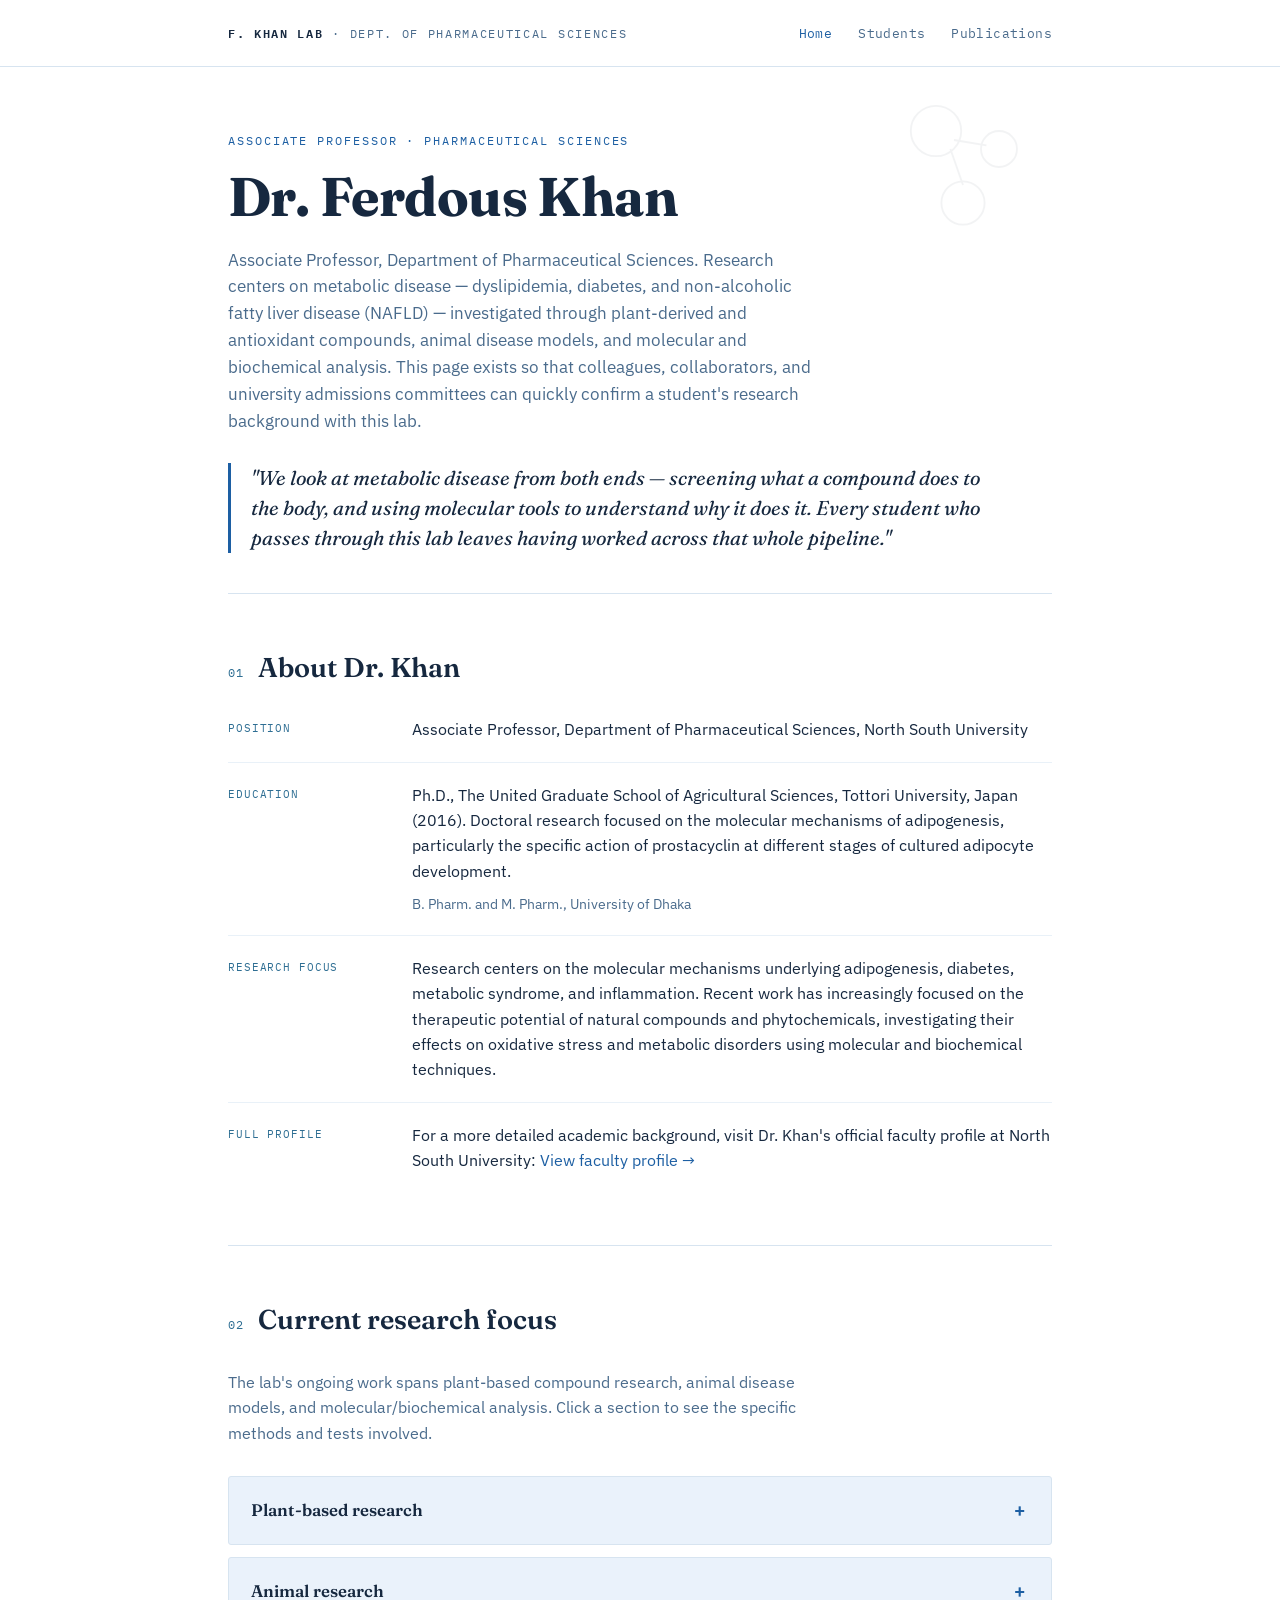
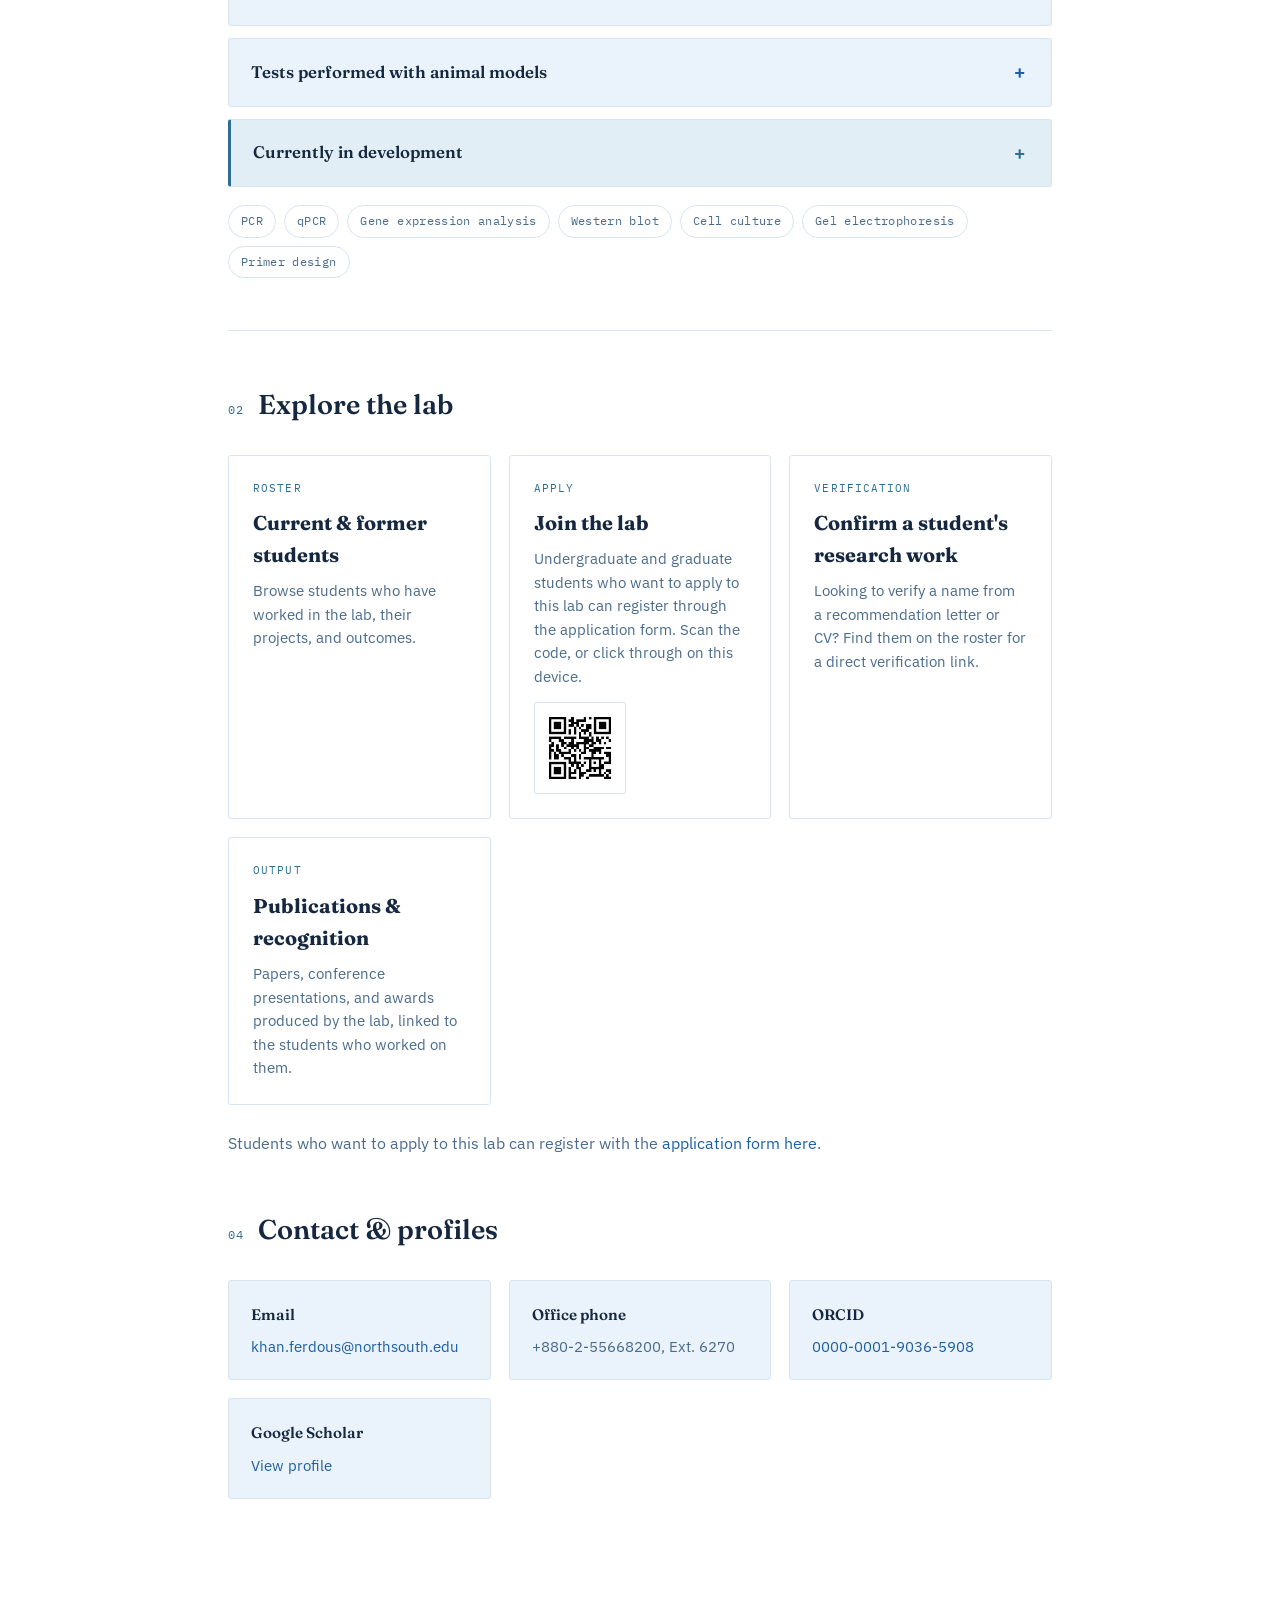
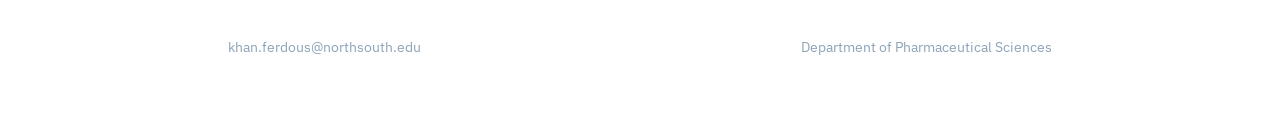
==== commit 904e102e: "Update index.html" ====
--- a/index.html
+++ b/index.html
@@ -33,11 +33,11 @@
 
   <section class="hero">
     <svg class="hero-watermark" viewBox="0 0 100 100" xmlns="http://www.w3.org/2000/svg">
-      <circle cx="30" cy="30" r="14" stroke="#1C2B39" stroke-width="1" fill="none"/>
-      <circle cx="65" cy="40" r="10" stroke="#1C2B39" stroke-width="1" fill="none"/>
-      <circle cx="45" cy="70" r="12" stroke="#1C2B39" stroke-width="1" fill="none"/>
-      <line x1="40" y1="35" x2="58" y2="38" stroke="#1C2B39" stroke-width="1"/>
-      <line x1="38" y1="40" x2="45" y2="60" stroke="#1C2B39" stroke-width="1"/>
+      <circle cx="30" cy="30" r="14" stroke="#16283F" stroke-width="1" fill="none"/>
+      <circle cx="65" cy="40" r="10" stroke="#16283F" stroke-width="1" fill="none"/>
+      <circle cx="45" cy="70" r="12" stroke="#16283F" stroke-width="1" fill="none"/>
+      <line x1="40" y1="35" x2="58" y2="38" stroke="#16283F" stroke-width="1"/>
+      <line x1="38" y1="40" x2="45" y2="60" stroke="#16283F" stroke-width="1"/>
     </svg>
     <p class="eyebrow">Associate Professor · Pharmaceutical Sciences</p>
     <h1>Dr. Ferdous Khan</h1>
--- a/css/style.css
+++ b/css/style.css
@@ -2,18 +2,18 @@
    DESIGN TOKENS
    ============================================================ */
 :root {
-  --bg: #F8F6F1;
-  --bg-panel: #F1ECE0;
-  --ink: #1C2B39;
-  --ink-soft: #52626F;
-  --ink-faint: #8A93A0;
-  --accent-green: #2F5233;
-  --accent-green-soft: #E4E9DE;
-  --accent-brass: #96703F;
-  --accent-brass-soft: #EFE4D2;
-  --accent-seal: #9C3B2C;
-  --line: #DCD5C4;
-  --line-soft: #EAE5D8;
+  --bg: #FFFFFF;
+  --bg-panel: #EAF2FB;
+  --ink: #16283F;
+  --ink-soft: #4A6B8C;
+  --ink-faint: #8CA3B8;
+  --accent-green: #1D5FA3;
+  --accent-green-soft: #DCEAF7;
+  --accent-brass: #2E6E93;
+  --accent-brass-soft: #E1EEF5;
+  --accent-seal: #16283F;
+  --line: #D7E4F0;
+  --line-soft: #E9F1F8;
   --radius: 3px;
 
   --font-display: "Fraunces", "Iowan Old Style", serif;
@@ -195,6 +195,50 @@
   margin-bottom: 30px;
 }
 
+/* Bio section */
+.bio-block {
+  display: flex;
+  flex-direction: column;
+}
+
+.bio-row {
+  display: flex;
+  gap: 24px;
+  padding: 20px 0;
+  border-bottom: 1px solid var(--line-soft);
+  flex-wrap: wrap;
+}
+
+.bio-row:first-child { padding-top: 0; }
+.bio-row:last-child { border-bottom: none; }
+
+.bio-row .bio-label {
+  font-family: var(--font-mono);
+  font-size: 11px;
+  letter-spacing: 0.08em;
+  text-transform: uppercase;
+  color: var(--accent-brass);
+  width: 160px;
+  flex-shrink: 0;
+  padding-top: 3px;
+}
+
+.bio-row .bio-value {
+  flex: 1;
+  min-width: 240px;
+  font-size: 0.98rem;
+  color: var(--ink);
+  line-height: 1.6;
+}
+
+.bio-row .bio-value p { margin: 0 0 10px; }
+.bio-row .bio-value p:last-child { margin-bottom: 0; }
+
+.bio-row .bio-value .bio-sub {
+  font-size: 0.85rem;
+  color: var(--ink-soft);
+}
+
 /* Focus area cards */
 .focus-grid {
   display: grid;
